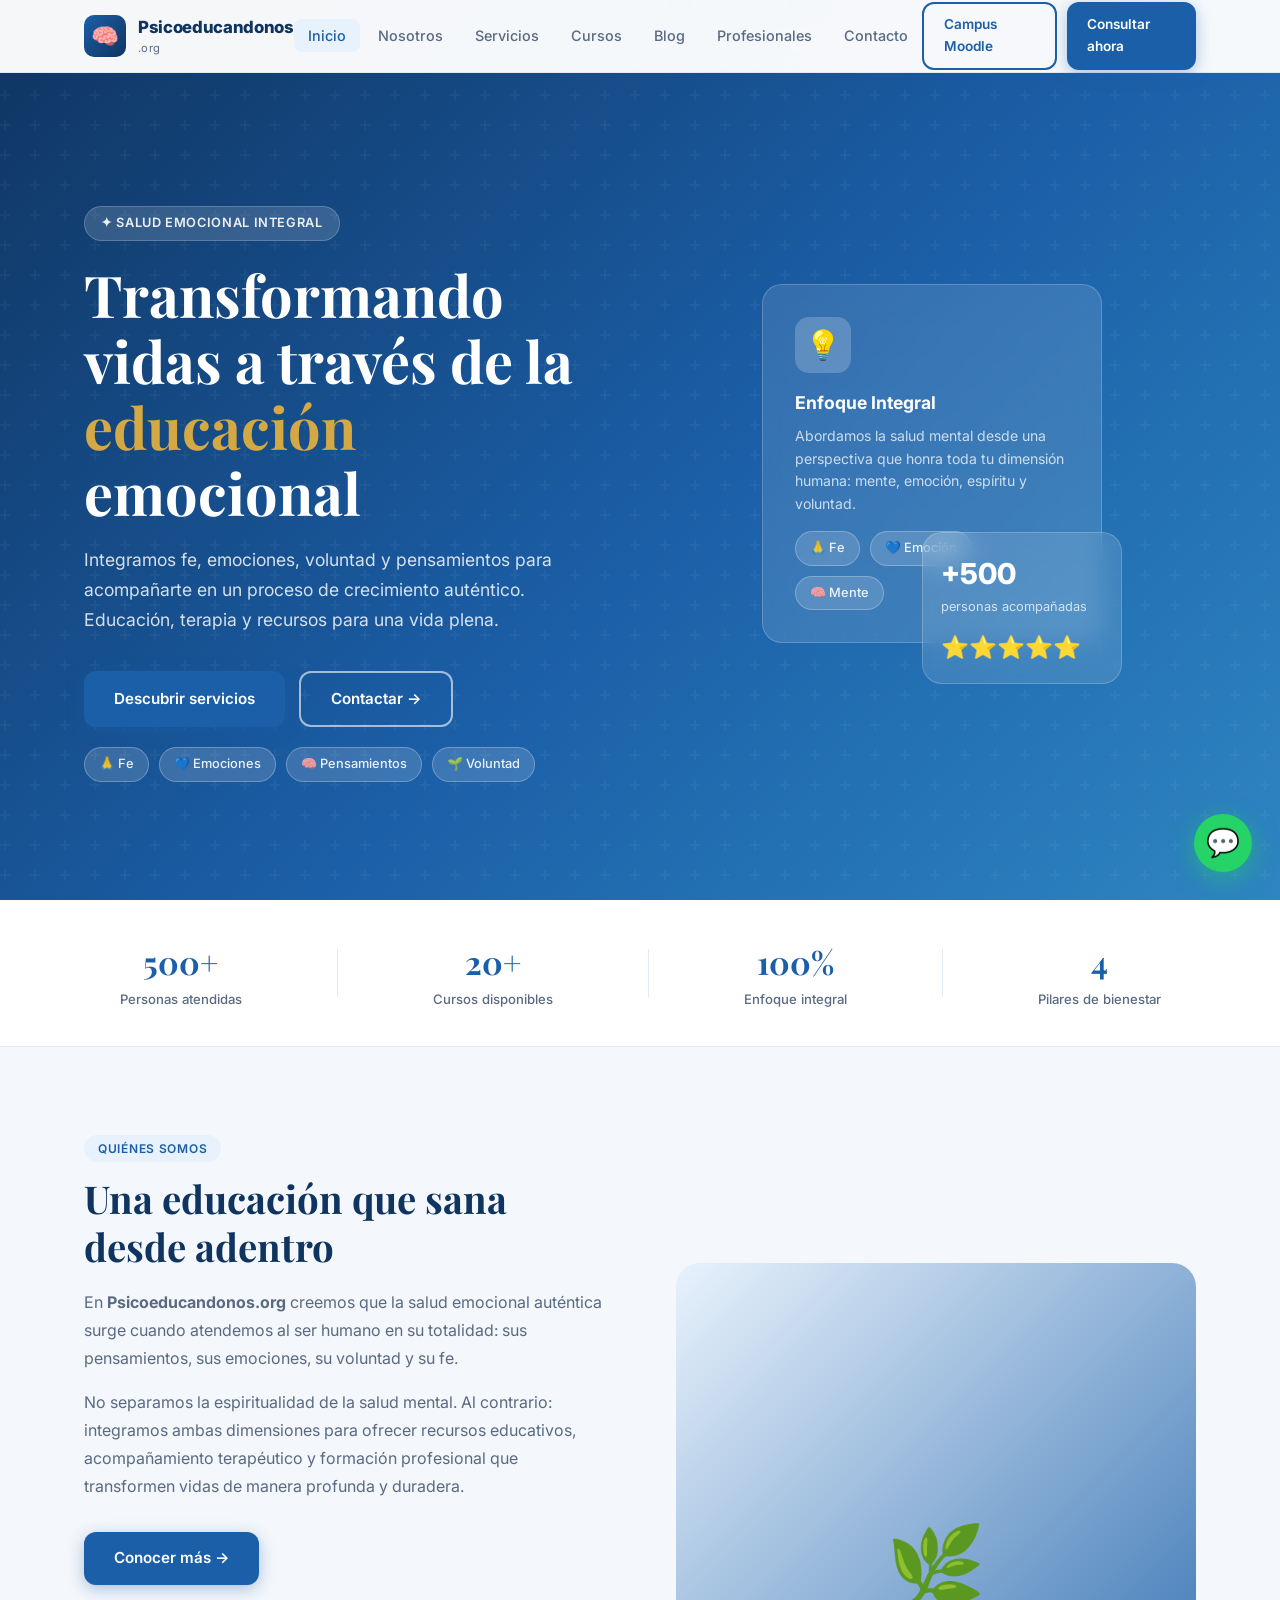
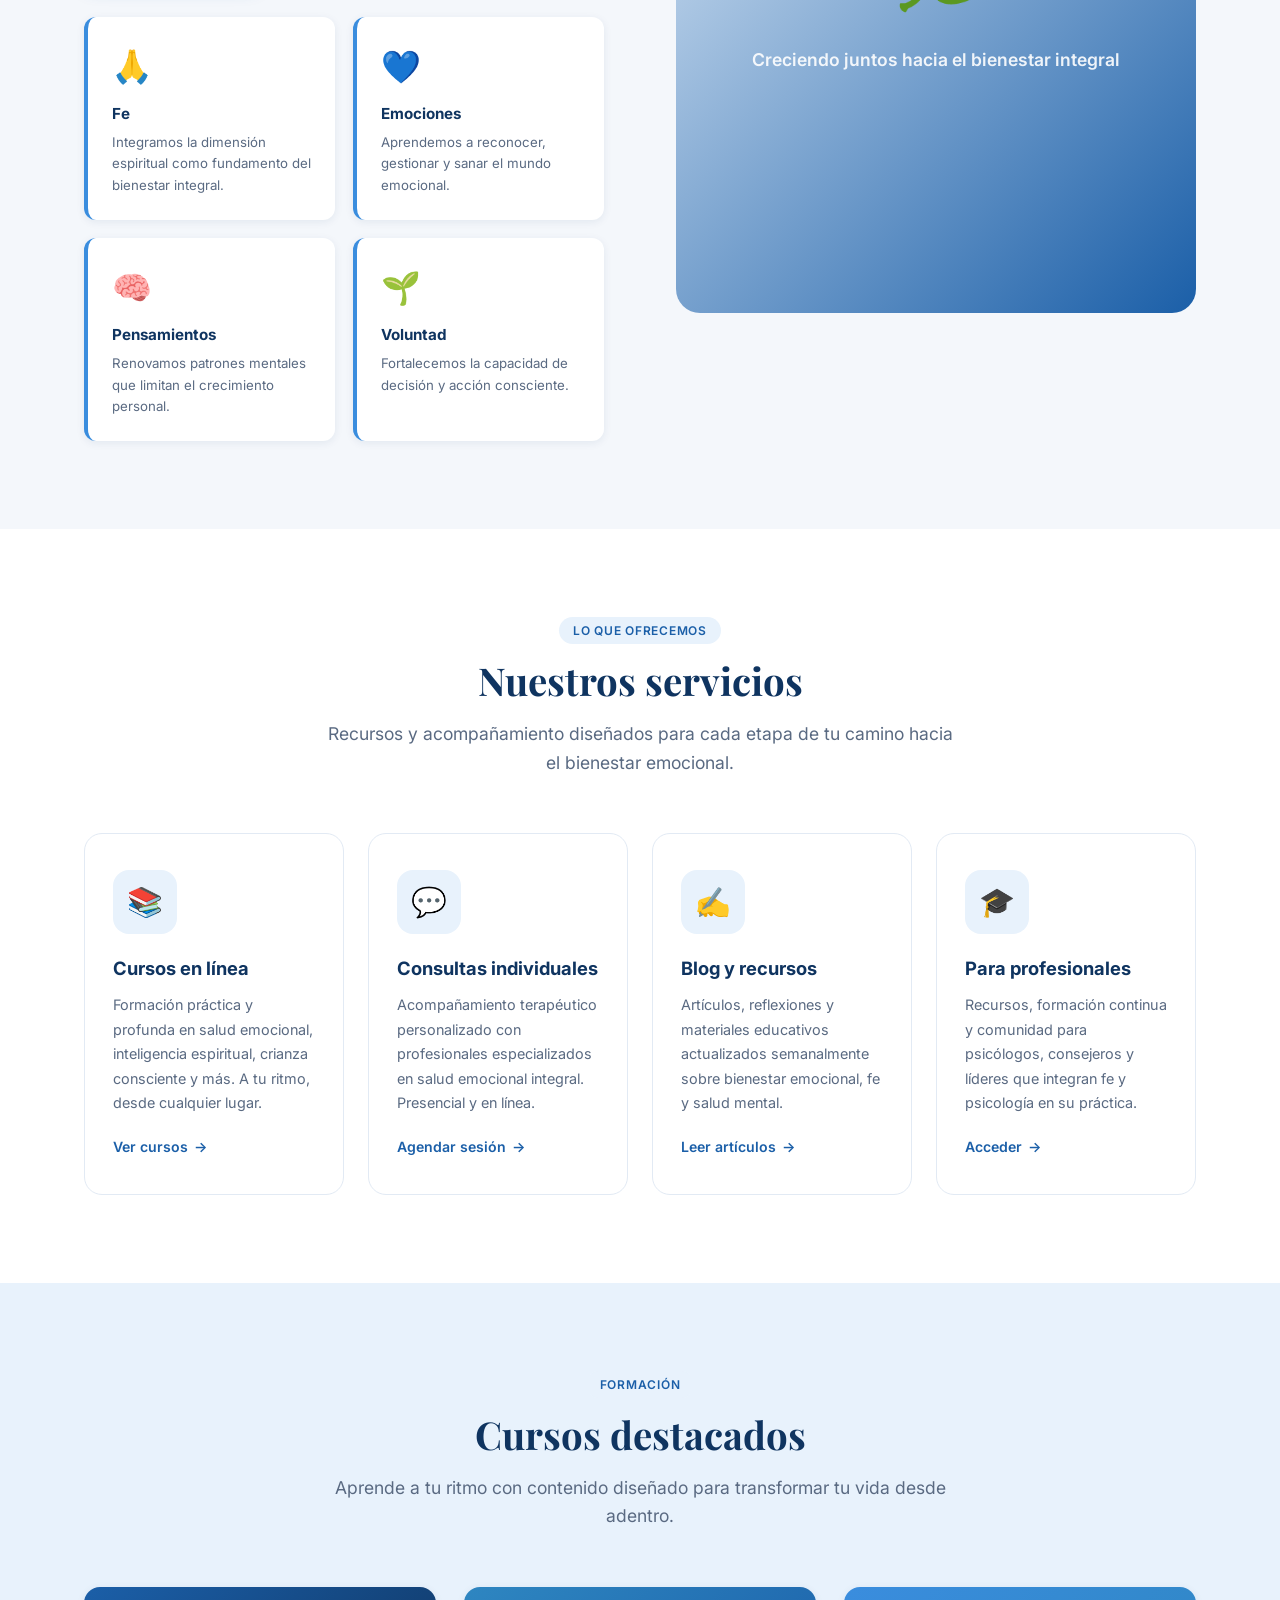
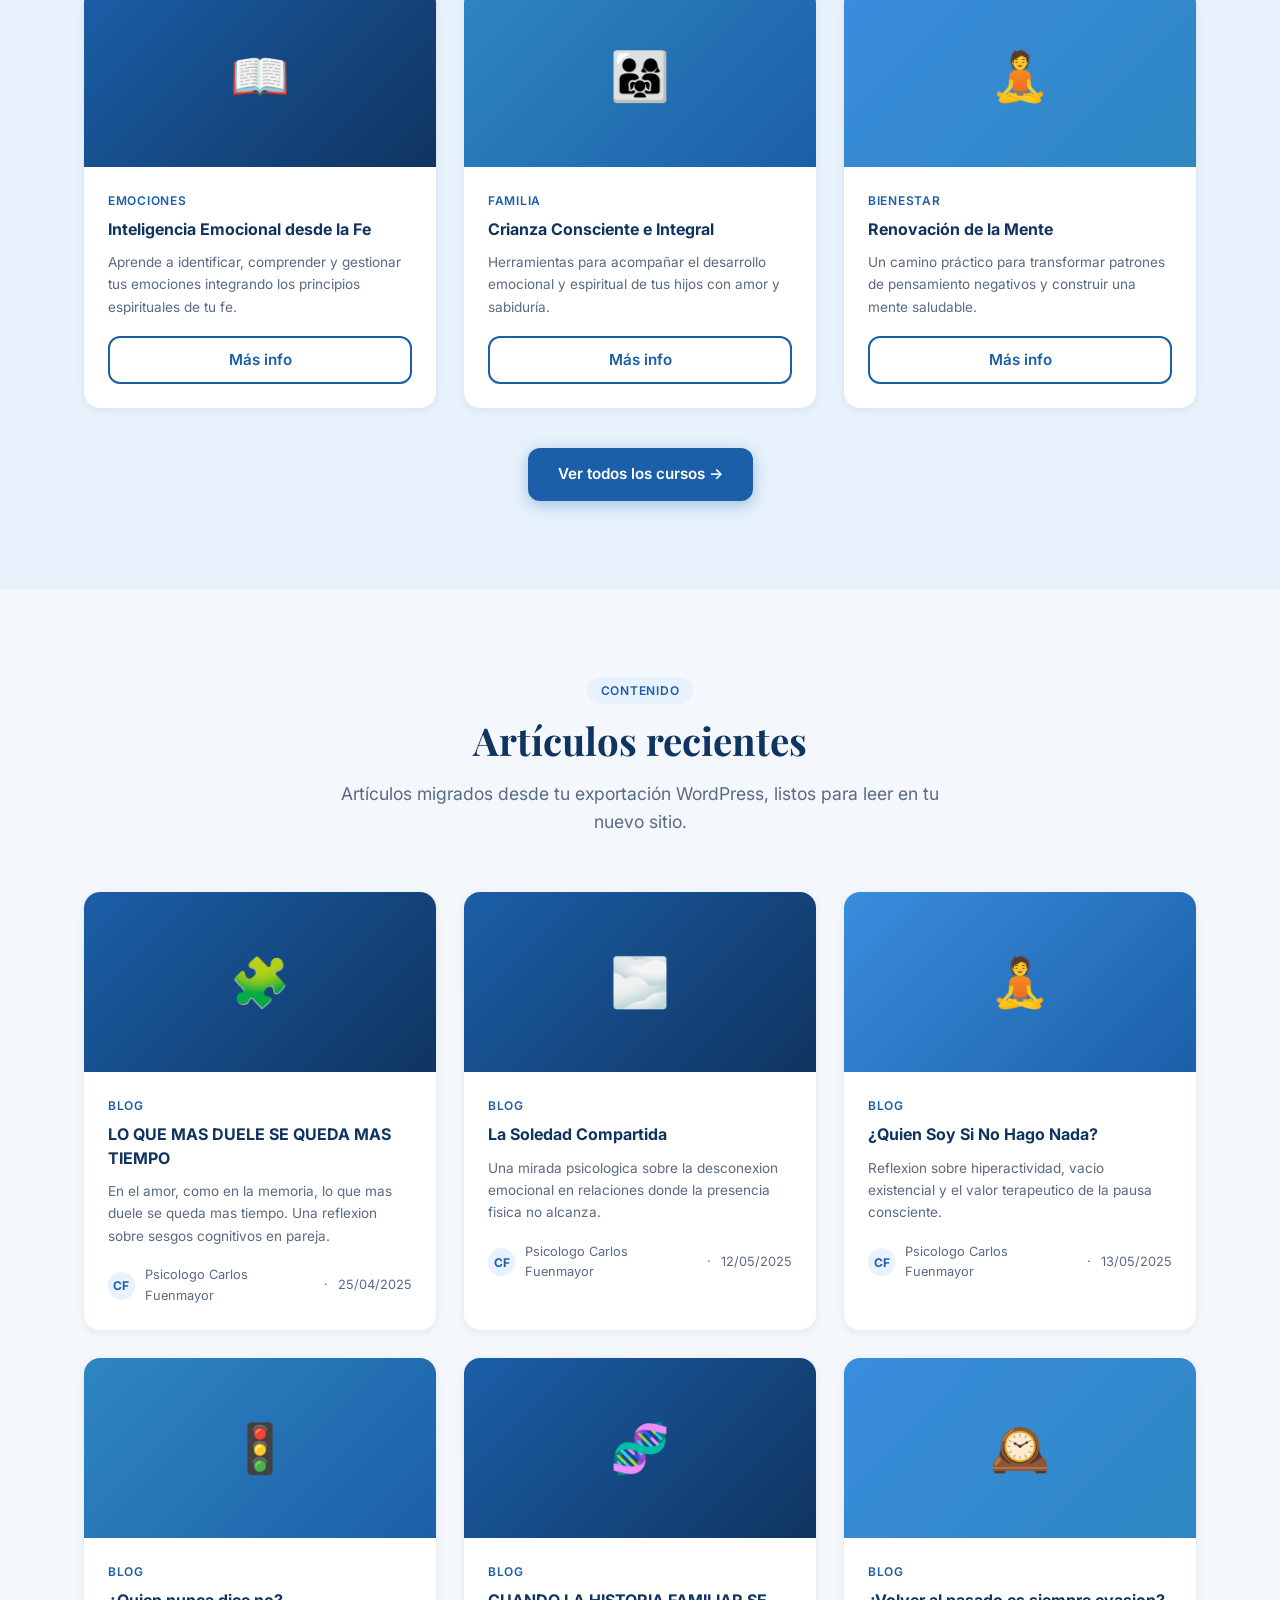
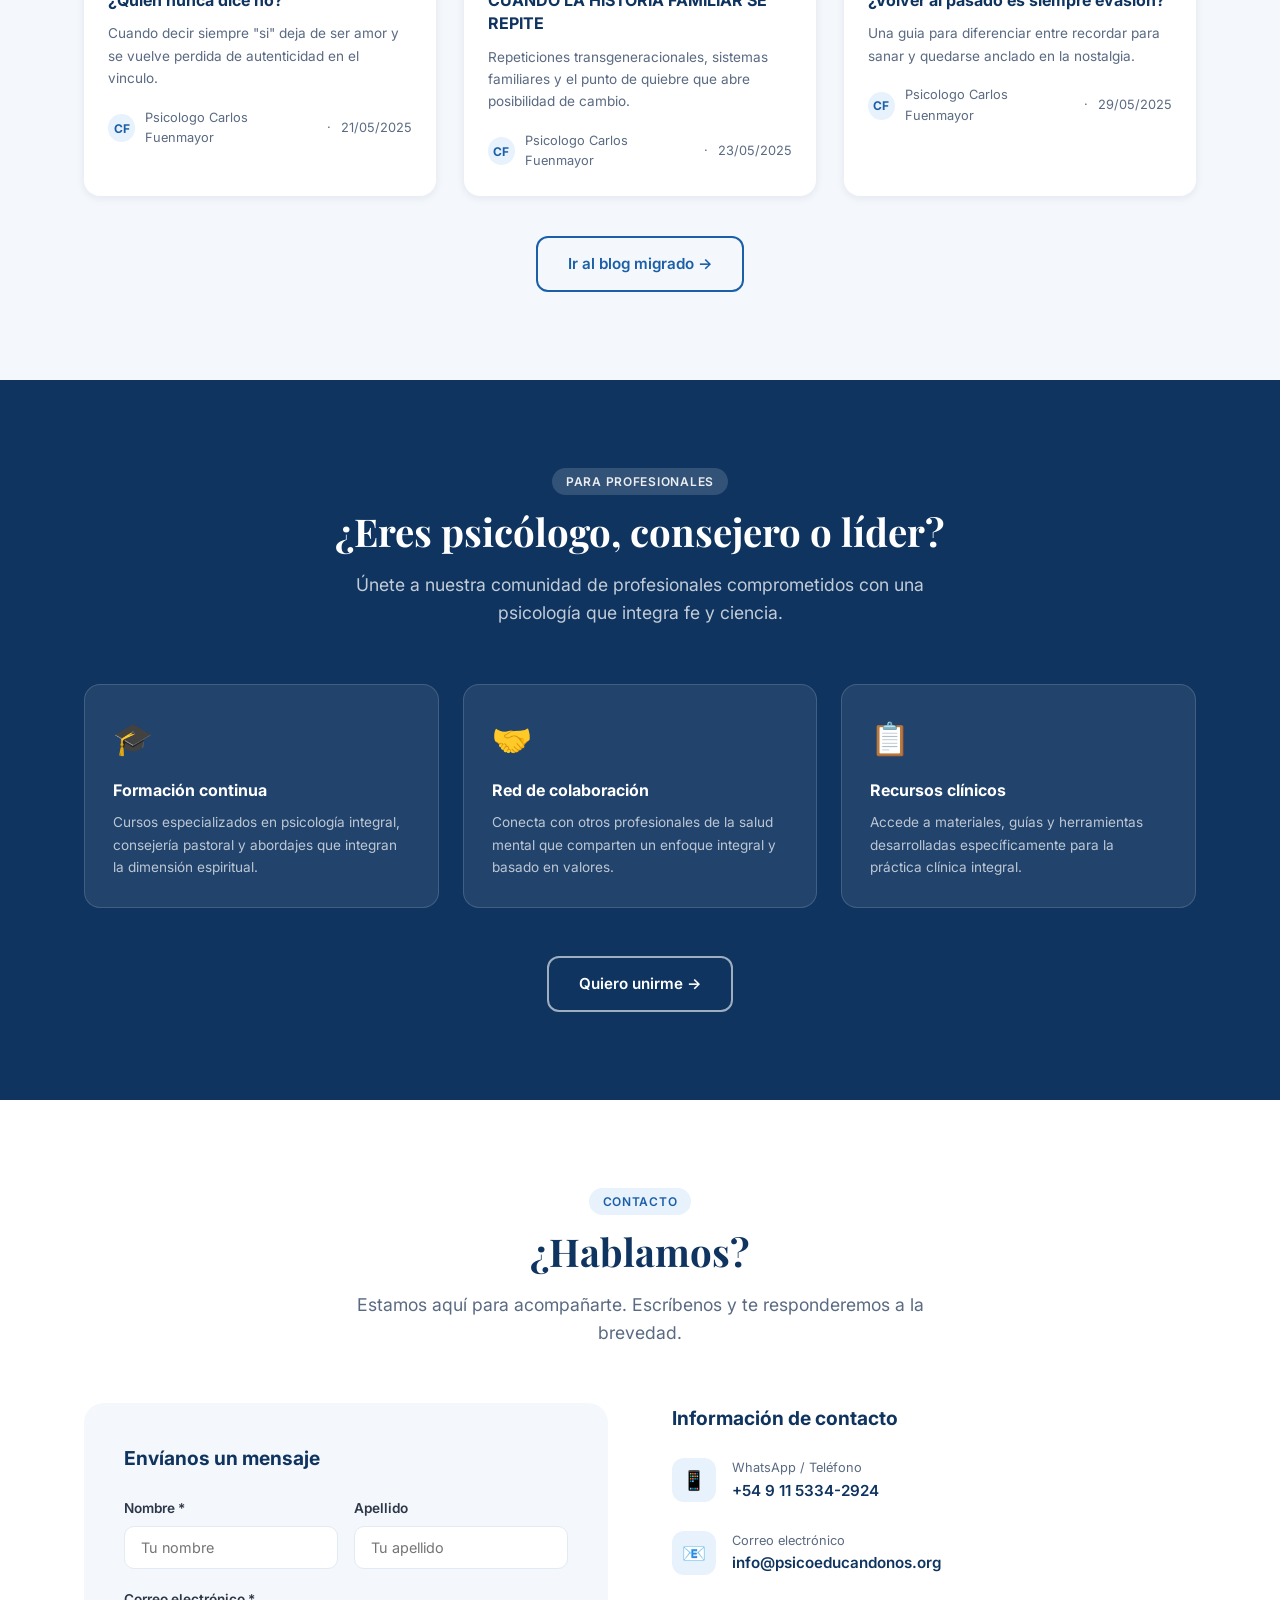
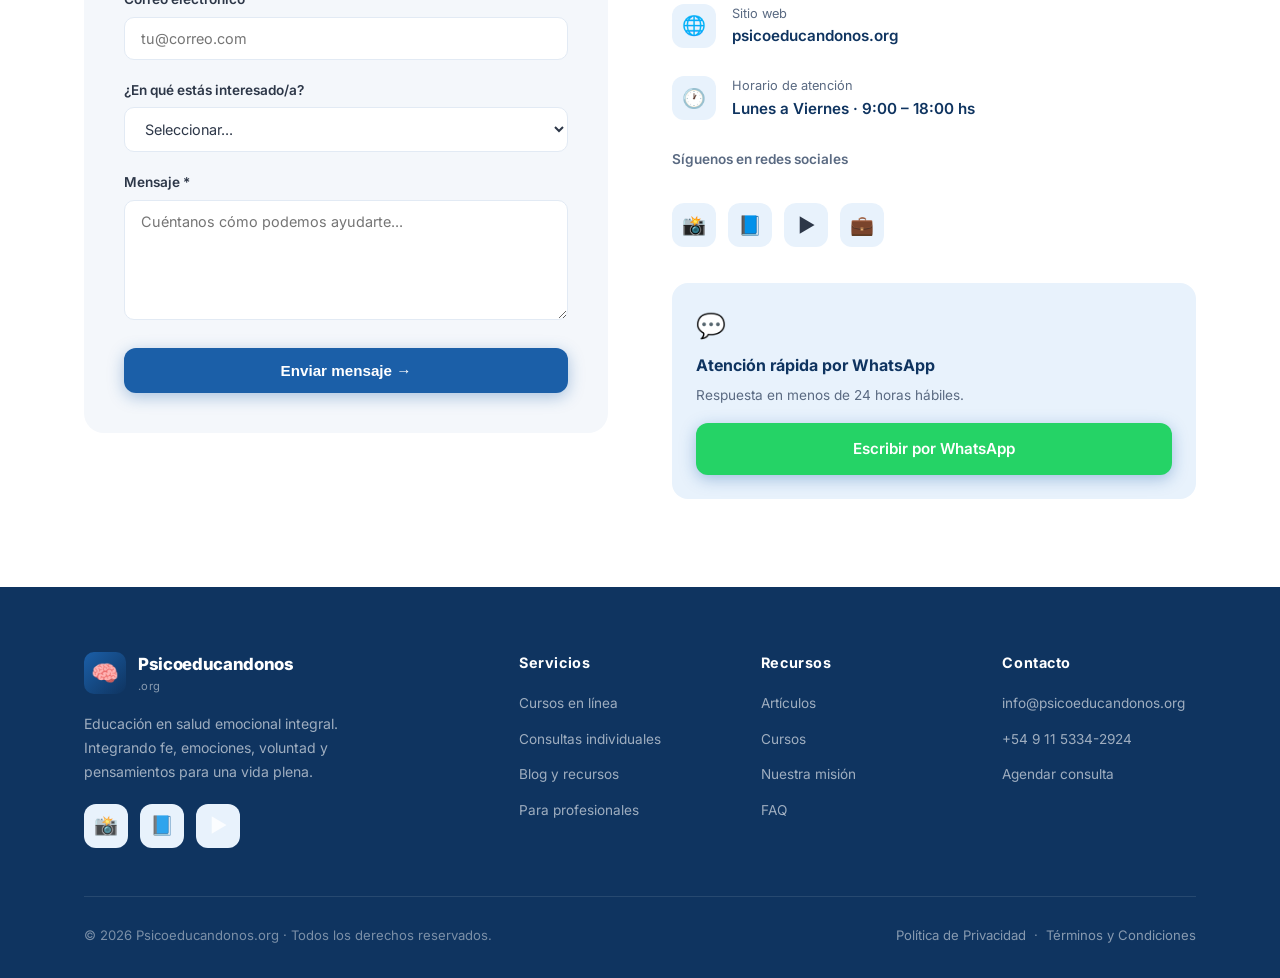
==== index.html @ a43e1e05 "Initial project commit" ====
<!DOCTYPE html>
<html lang="es">
<head>
  <meta charset="UTF-8" />
  <meta name="viewport" content="width=device-width, initial-scale=1.0" />
  <title>Psicoeducandonos.org – Salud Emocional Integral</title>
  <meta name="description" content="Psicoeducandonos.org – Educación en salud emocional integral integrando fe, emociones, voluntad y pensamientos. Cursos, consultas individuales, blog y recursos para profesionales." />
  <link rel="preconnect" href="https://fonts.googleapis.com" />
  <link rel="preconnect" href="https://fonts.gstatic.com" crossorigin />
  <link href="https://fonts.googleapis.com/css2?family=Inter:wght@300;400;500;600;700;800&family=Playfair+Display:wght@600;700&display=swap" rel="stylesheet" />
  <style>
    /* ─── Reset & Base ─── */
    *, *::before, *::after { box-sizing: border-box; margin: 0; padding: 0; }
    :root {
      --blue-dark:   #0F3460;
      --blue-mid:    #1B5FA8;
      --blue-light:  #3A8DDE;
      --blue-pale:   #E8F2FC;
      --white:       #FFFFFF;
      --gray-100:    #F4F7FB;
      --gray-200:    #E2EAF4;
      --gray-600:    #5A6A82;
      --gray-800:    #2D3748;
      --accent:      #D4A843;
      --radius:      12px;
      --shadow-sm:   0 2px 8px rgba(15,52,96,.08);
      --shadow-md:   0 6px 24px rgba(15,52,96,.12);
      --shadow-lg:   0 16px 48px rgba(15,52,96,.16);
      --transition:  all .25s ease;
    }
    html { scroll-behavior: smooth; }
    body {
      font-family: 'Inter', sans-serif;
      color: var(--gray-800);
      background: var(--white);
      line-height: 1.6;
      font-size: 16px;
    }
    img { max-width: 100%; display: block; }
    a { text-decoration: none; color: inherit; }
    ul { list-style: none; }

    /* ─── Utilities ─── */
    .container  { max-width: 1160px; margin: 0 auto; padding: 0 24px; }
    .section    { padding: 88px 0; }
    .section-sm { padding: 56px 0; }
    .text-center { text-align: center; }
    .tag {
      display: inline-block;
      padding: 4px 14px;
      border-radius: 999px;
      font-size: .75rem;
      font-weight: 600;
      letter-spacing: .06em;
      text-transform: uppercase;
      background: var(--blue-pale);
      color: var(--blue-mid);
      margin-bottom: 12px;
    }
    .heading-xl {
      font-family: 'Playfair Display', serif;
      font-size: clamp(2rem, 4.5vw, 3.2rem);
      line-height: 1.2;
      color: var(--blue-dark);
    }
    .heading-lg {
      font-family: 'Playfair Display', serif;
      font-size: clamp(1.6rem, 3.5vw, 2.4rem);
      line-height: 1.25;
      color: var(--blue-dark);
    }
    .heading-md {
      font-size: 1.2rem;
      font-weight: 700;
      color: var(--blue-dark);
    }
    .lead {
      font-size: 1.1rem;
      color: var(--gray-600);
      max-width: 640px;
    }
    .btn {
      display: inline-flex;
      align-items: center;
      gap: 8px;
      padding: 14px 30px;
      border-radius: var(--radius);
      font-size: .95rem;
      font-weight: 600;
      cursor: pointer;
      transition: var(--transition);
      border: none;
    }
    .btn-primary {
      background: var(--blue-mid);
      color: var(--white);
      box-shadow: 0 4px 16px rgba(27,95,168,.35);
    }
    .btn-primary:hover { background: var(--blue-dark); transform: translateY(-2px); box-shadow: 0 8px 24px rgba(15,52,96,.35); }
    .btn-outline {
      background: transparent;
      color: var(--blue-mid);
      border: 2px solid var(--blue-mid);
    }
    .btn-outline:hover { background: var(--blue-pale); transform: translateY(-2px); }
    .btn-ghost {
      background: transparent;
      color: var(--white);
      border: 2px solid rgba(255,255,255,.6);
    }
    .btn-ghost:hover { background: rgba(255,255,255,.15); }
    .grid-2 { display: grid; grid-template-columns: repeat(2, 1fr); gap: 32px; }
    .grid-3 { display: grid; grid-template-columns: repeat(3, 1fr); gap: 28px; }
    .grid-4 { display: grid; grid-template-columns: repeat(4, 1fr); gap: 24px; }
    @media (max-width: 900px) {
      .grid-4 { grid-template-columns: repeat(2, 1fr); }
      .grid-3 { grid-template-columns: repeat(2, 1fr); }
    }
    @media (max-width: 600px) {
      .grid-4, .grid-3, .grid-2 { grid-template-columns: 1fr; }
      .section { padding: 56px 0; }
    }

    /* ─── Navbar ─── */
    .navbar {
      position: fixed;
      top: 0; left: 0; right: 0;
      z-index: 999;
      background: rgba(255,255,255,.96);
      backdrop-filter: blur(10px);
      border-bottom: 1px solid var(--gray-200);
      transition: var(--transition);
    }
    .navbar.scrolled { box-shadow: var(--shadow-md); }
    .navbar__inner {
      display: flex;
      align-items: center;
      justify-content: space-between;
      height: 72px;
    }
    .navbar__logo {
      display: flex;
      align-items: center;
      gap: 12px;
    }
    .logo-icon {
      width: 42px; height: 42px;
      background: linear-gradient(135deg, var(--blue-mid), var(--blue-dark));
      border-radius: 10px;
      display: flex;
      align-items: center;
      justify-content: center;
      color: white;
      font-size: 1.4rem;
    }
    .logo-text { display: flex; flex-direction: column; }
    .logo-text strong {
      font-size: 1.05rem;
      font-weight: 800;
      color: var(--blue-dark);
      letter-spacing: -.02em;
    }
    .logo-text span { font-size: .7rem; color: var(--gray-600); letter-spacing: .04em; }
    .navbar__nav {
      display: flex;
      align-items: center;
      gap: 4px;
    }
    .navbar__nav a {
      padding: 8px 14px;
      border-radius: 8px;
      font-size: .9rem;
      font-weight: 500;
      color: var(--gray-600);
      transition: var(--transition);
    }
    .navbar__nav a:hover, .navbar__nav a.active { color: var(--blue-mid); background: var(--blue-pale); }
    .navbar__cta { display: flex; gap: 10px; }
    .navbar__toggle { display: none; background: none; border: none; cursor: pointer; padding: 6px; }
    .navbar__toggle span {
      display: block; width: 24px; height: 2px;
      background: var(--blue-dark); border-radius: 2px;
      transition: var(--transition);
    }
    .navbar__toggle span + span { margin-top: 5px; }
    @media (max-width: 768px) {
      .navbar__nav, .navbar__cta { display: none; }
      .navbar__toggle { display: block; }
      .navbar.open .navbar__nav {
        display: flex; flex-direction: column; align-items: flex-start;
        position: absolute; top: 72px; left: 0; right: 0;
        background: white; padding: 16px 24px 24px;
        border-top: 1px solid var(--gray-200);
        box-shadow: var(--shadow-lg);
        gap: 4px;
      }
      .navbar.open .navbar__nav a { width: 100%; }
      .navbar.open .navbar__cta {
        display: flex; flex-direction: column;
        position: absolute; left: 0; right: 0;
        top: calc(72px + var(--nav-height, 260px));
        padding: 0 24px 24px; background: white;
      }
    }

    /* ─── Hero ─── */
    .hero {
      padding-top: 72px;
      min-height: 100vh;
      display: flex;
      align-items: center;
      background: linear-gradient(135deg, var(--blue-dark) 0%, var(--blue-mid) 55%, #2E86C1 100%);
      position: relative;
      overflow: hidden;
    }
    .hero::before {
      content: '';
      position: absolute; inset: 0;
      background: url("data:image/svg+xml,%3Csvg width='60' height='60' viewBox='0 0 60 60' xmlns='http://www.w3.org/2000/svg'%3E%3Cg fill='none' fill-rule='evenodd'%3E%3Cg fill='%23ffffff' fill-opacity='0.04'%3E%3Cpath d='M36 34v-4h-2v4h-4v2h4v4h2v-4h4v-2h-4zm0-30V0h-2v4h-4v2h4v4h2V6h4V4h-4zM6 34v-4H4v4H0v2h4v4h2v-4h4v-2H6zM6 4V0H4v4H0v2h4v4h2V6h4V4H6z'/%3E%3C/g%3E%3C/g%3E%3C/svg%3E");
    }
    .hero__inner {
      display: grid;
      grid-template-columns: 1fr 1fr;
      gap: 56px;
      align-items: center;
      padding: 96px 0 80px;
    }
    .hero__content { position: relative; z-index: 1; }
    .hero__tag {
      display: inline-flex;
      align-items: center;
      gap: 8px;
      background: rgba(255,255,255,.15);
      color: rgba(255,255,255,.9);
      padding: 6px 16px;
      border-radius: 999px;
      font-size: .8rem;
      font-weight: 600;
      letter-spacing: .05em;
      text-transform: uppercase;
      margin-bottom: 20px;
      border: 1px solid rgba(255,255,255,.2);
    }
    .hero__title {
      font-family: 'Playfair Display', serif;
      font-size: clamp(2.2rem, 5vw, 3.6rem);
      color: white;
      line-height: 1.15;
      margin-bottom: 20px;
    }
    .hero__title em { font-style: normal; color: var(--accent); }
    .hero__desc {
      font-size: 1.1rem;
      color: rgba(255,255,255,.82);
      line-height: 1.7;
      margin-bottom: 36px;
      max-width: 500px;
    }
    .hero__actions { display: flex; gap: 14px; flex-wrap: wrap; }
    .hero__visual {
      position: relative;
      z-index: 1;
      display: flex;
      justify-content: center;
    }
    .hero__card-stack { position: relative; width: 340px; height: 420px; }
    .hero__card {
      position: absolute;
      background: rgba(255,255,255,.12);
      backdrop-filter: blur(12px);
      border: 1px solid rgba(255,255,255,.2);
      border-radius: 20px;
      padding: 24px;
      color: white;
    }
    .hero__card--main {
      top: 0; left: 0; right: 0;
      padding: 32px;
    }
    .hero__card--main .card-icon {
      width: 56px; height: 56px;
      background: rgba(255,255,255,.2);
      border-radius: 14px;
      display: flex; align-items: center; justify-content: center;
      font-size: 1.8rem;
      margin-bottom: 16px;
    }
    .hero__card--main h3 { font-size: 1.1rem; font-weight: 700; margin-bottom: 8px; }
    .hero__card--main p { font-size: .88rem; color: rgba(255,255,255,.75); line-height: 1.6; }
    .hero__card--float {
      bottom: 20px; right: -20px;
      width: 200px;
      padding: 18px;
    }
    .hero__card--float .mini-stat { font-size: 1.8rem; font-weight: 800; }
    .hero__card--float .mini-label { font-size: .8rem; color: rgba(255,255,255,.75); }
    .hero__pillars {
      display: flex;
      gap: 10px;
      flex-wrap: wrap;
      margin-top: 20px;
    }
    .pillar-chip {
      background: rgba(255,255,255,.15);
      border: 1px solid rgba(255,255,255,.25);
      color: rgba(255,255,255,.9);
      padding: 6px 14px;
      border-radius: 999px;
      font-size: .8rem;
      font-weight: 500;
      display: flex; align-items: center; gap: 6px;
    }
    @media (max-width: 820px) {
      .hero__inner { grid-template-columns: 1fr; padding: 80px 0 60px; text-align: center; }
      .hero__desc, .hero__title { margin-left: auto; margin-right: auto; }
      .hero__actions { justify-content: center; }
      .hero__visual { display: none; }
      .hero__pillars { justify-content: center; }
    }

    /* ─── Stats Bar ─── */
    .stats-bar {
      background: var(--white);
      border-bottom: 1px solid var(--gray-200);
      padding: 36px 0;
    }
    .stats-bar__inner {
      display: flex;
      justify-content: space-around;
      align-items: center;
      gap: 24px;
      flex-wrap: wrap;
    }
    .stat-item { text-align: center; }
    .stat-item .number {
      font-family: 'Playfair Display', serif;
      font-size: 2rem;
      font-weight: 700;
      color: var(--blue-mid);
    }
    .stat-item .label {
      font-size: .82rem;
      color: var(--gray-600);
      font-weight: 500;
      margin-top: 2px;
    }
    .stat-divider { width: 1px; height: 48px; background: var(--gray-200); }
    @media (max-width: 600px) { .stat-divider { display: none; } }

    /* ─── About / Pillars ─── */
    .about { background: var(--gray-100); }
    .about__inner {
      display: grid;
      grid-template-columns: 1fr 1fr;
      gap: 72px;
      align-items: center;
    }
    .about__pillars {
      display: grid;
      grid-template-columns: 1fr 1fr;
      gap: 18px;
      margin-top: 32px;
    }
    .pillar-card {
      background: var(--white);
      border-radius: var(--radius);
      padding: 24px;
      box-shadow: var(--shadow-sm);
      transition: var(--transition);
      border-left: 4px solid var(--blue-light);
    }
    .pillar-card:hover { transform: translateY(-4px); box-shadow: var(--shadow-md); }
    .pillar-card .icon { font-size: 2rem; margin-bottom: 10px; }
    .pillar-card h4 { font-weight: 700; color: var(--blue-dark); margin-bottom: 6px; font-size: .95rem; }
    .pillar-card p { font-size: .83rem; color: var(--gray-600); line-height: 1.6; }
    .about__img-wrap {
      position: relative;
      border-radius: 24px;
      overflow: hidden;
      background: linear-gradient(135deg, var(--blue-pale), var(--blue-mid));
      aspect-ratio: 4/5;
      display: flex; align-items: center; justify-content: center;
    }
    .about__img-placeholder {
      text-align: center;
      color: white;
      padding: 32px;
    }
    .about__img-placeholder .big-icon { font-size: 5rem; margin-bottom: 16px; }
    .about__img-placeholder p { font-size: 1.1rem; font-weight: 600; opacity: .9; }
    @media (max-width: 820px) {
      .about__inner { grid-template-columns: 1fr; gap: 40px; }
      .about__img-wrap { aspect-ratio: 16/7; }
    }

    /* ─── Services ─── */
    .services { background: var(--white); }
    .section-header { margin-bottom: 56px; }
    .service-card {
      background: var(--white);
      border: 1px solid var(--gray-200);
      border-radius: 18px;
      padding: 36px 28px;
      transition: var(--transition);
      position: relative;
      overflow: hidden;
    }
    .service-card::before {
      content: '';
      position: absolute;
      top: 0; left: 0; right: 0;
      height: 4px;
      background: linear-gradient(90deg, var(--blue-mid), var(--blue-light));
      transform: scaleX(0);
      transition: var(--transition);
      transform-origin: left;
    }
    .service-card:hover { transform: translateY(-6px); box-shadow: var(--shadow-lg); border-color: var(--blue-pale); }
    .service-card:hover::before { transform: scaleX(1); }
    .service-icon {
      width: 64px; height: 64px;
      background: var(--blue-pale);
      border-radius: 16px;
      display: flex; align-items: center; justify-content: center;
      font-size: 1.8rem;
      margin-bottom: 20px;
      transition: var(--transition);
    }
    .service-card:hover .service-icon { background: var(--blue-mid); }
    .service-card h3 { font-size: 1.15rem; font-weight: 700; color: var(--blue-dark); margin-bottom: 10px; }
    .service-card p { font-size: .9rem; color: var(--gray-600); line-height: 1.7; margin-bottom: 20px; }
    .service-card .link {
      font-size: .88rem;
      font-weight: 600;
      color: var(--blue-mid);
      display: flex; align-items: center; gap: 6px;
      transition: var(--transition);
    }
    .service-card:hover .link { gap: 10px; }

    /* ─── Blog Preview ─── */
    .blog { background: var(--gray-100); }
    .blog-card {
      background: var(--white);
      border-radius: 16px;
      overflow: hidden;
      box-shadow: var(--shadow-sm);
      transition: var(--transition);
    }
    .blog-card:hover { transform: translateY(-4px); box-shadow: var(--shadow-md); }
    .blog-card__img {
      height: 180px;
      background: linear-gradient(135deg, var(--blue-mid), var(--blue-dark));
      display: flex; align-items: center; justify-content: center;
      font-size: 3rem;
    }
    .blog-card__body { padding: 24px; }
    .blog-card__category {
      font-size: .75rem;
      font-weight: 600;
      color: var(--blue-mid);
      text-transform: uppercase;
      letter-spacing: .06em;
      margin-bottom: 8px;
    }
    .blog-card__title {
      font-size: 1rem;
      font-weight: 700;
      color: var(--blue-dark);
      margin-bottom: 10px;
      line-height: 1.45;
    }
    .blog-card__excerpt {
      font-size: .85rem;
      color: var(--gray-600);
      line-height: 1.65;
      margin-bottom: 18px;
    }
    .blog-card__meta {
      display: flex;
      align-items: center;
      gap: 10px;
      font-size: .8rem;
      color: var(--gray-600);
    }
    .avatar-sm {
      width: 28px; height: 28px;
      border-radius: 50%;
      background: var(--blue-pale);
      display: flex; align-items: center; justify-content: center;
      font-size: .75rem;
      font-weight: 700;
      color: var(--blue-mid);
    }

    /* ─── Professionals ─── */
    .professionals { background: var(--blue-dark); }
    .professionals .heading-lg { color: white; }
    .professionals .lead { color: rgba(255,255,255,.75); }
    .pro-grid { display: grid; grid-template-columns: repeat(3, 1fr); gap: 24px; margin-top: 48px; }
    .pro-card {
      background: rgba(255,255,255,.08);
      border: 1px solid rgba(255,255,255,.15);
      border-radius: 16px;
      padding: 28px;
      transition: var(--transition);
    }
    .pro-card:hover { background: rgba(255,255,255,.14); transform: translateY(-4px); }
    .pro-card .icon { font-size: 2rem; margin-bottom: 14px; }
    .pro-card h4 { font-size: 1rem; font-weight: 700; color: white; margin-bottom: 8px; }
    .pro-card p { font-size: .85rem; color: rgba(255,255,255,.7); line-height: 1.65; }
    @media (max-width: 700px) { .pro-grid { grid-template-columns: 1fr; } }

    /* ─── Contact ─── */
    .contact { background: var(--white); }
    .contact__inner {
      display: grid;
      grid-template-columns: 1fr 1fr;
      gap: 64px;
      align-items: start;
    }
    .contact-form {
      background: var(--gray-100);
      border-radius: 20px;
      padding: 40px;
    }
    .form-group { margin-bottom: 20px; }
    .form-group label {
      display: block;
      font-size: .85rem;
      font-weight: 600;
      color: var(--gray-800);
      margin-bottom: 6px;
    }
    .form-group input,
    .form-group select,
    .form-group textarea {
      width: 100%;
      padding: 12px 16px;
      border: 1.5px solid var(--gray-200);
      border-radius: 10px;
      font-size: .9rem;
      font-family: inherit;
      color: var(--gray-800);
      background: white;
      transition: var(--transition);
      outline: none;
    }
    .form-group input:focus,
    .form-group select:focus,
    .form-group textarea:focus { border-color: var(--blue-mid); box-shadow: 0 0 0 3px var(--blue-pale); }
    .form-group textarea { resize: vertical; min-height: 120px; }
    .contact-info h3 { margin-bottom: 24px; }
    .contact-item {
      display: flex;
      gap: 16px;
      align-items: flex-start;
      margin-bottom: 28px;
    }
    .contact-item .ci-icon {
      width: 44px; height: 44px;
      background: var(--blue-pale);
      border-radius: 12px;
      display: flex; align-items: center; justify-content: center;
      font-size: 1.2rem;
      flex-shrink: 0;
    }
    .contact-item .ci-label { font-size: .8rem; color: var(--gray-600); }
    .contact-item .ci-value { font-weight: 600; color: var(--blue-dark); font-size: .95rem; }
    .social-links { display: flex; gap: 12px; margin-top: 32px; }
    .social-btn {
      width: 44px; height: 44px;
      border-radius: 12px;
      background: var(--blue-pale);
      display: flex; align-items: center; justify-content: center;
      font-size: 1.2rem;
      transition: var(--transition);
    }
    .social-btn:hover { background: var(--blue-mid); transform: translateY(-3px); }
    @media (max-width: 820px) {
      .contact__inner { grid-template-columns: 1fr; gap: 40px; }
    }

    /* ─── Footer ─── */
    footer {
      background: var(--blue-dark);
      color: rgba(255,255,255,.8);
      padding: 64px 0 32px;
    }
    .footer__grid {
      display: grid;
      grid-template-columns: 2fr 1fr 1fr 1fr;
      gap: 48px;
      margin-bottom: 48px;
    }
    .footer__brand .logo-text strong { color: white; }
    .footer__brand .logo-text span { color: rgba(255,255,255,.5); }
    .footer__brand p {
      font-size: .88rem;
      color: rgba(255,255,255,.6);
      line-height: 1.7;
      margin-top: 16px;
      max-width: 280px;
    }
    .footer__col h5 {
      font-size: .9rem;
      font-weight: 700;
      color: white;
      margin-bottom: 16px;
      letter-spacing: .04em;
    }
    .footer__col ul li + li { margin-top: 10px; }
    .footer__col ul li a {
      font-size: .85rem;
      color: rgba(255,255,255,.6);
      transition: var(--transition);
    }
    .footer__col ul li a:hover { color: white; padding-left: 4px; }
    .footer__bottom {
      border-top: 1px solid rgba(255,255,255,.1);
      padding-top: 28px;
      display: flex;
      justify-content: space-between;
      align-items: center;
      gap: 16px;
      flex-wrap: wrap;
    }
    .footer__bottom p { font-size: .82rem; color: rgba(255,255,255,.45); }
    @media (max-width: 820px) {
      .footer__grid { grid-template-columns: 1fr 1fr; gap: 32px; }
    }
    @media (max-width: 500px) {
      .footer__grid { grid-template-columns: 1fr; }
    }

    /* ─── WhatsApp FAB ─── */
    .whatsapp-fab {
      position: fixed;
      bottom: 28px; right: 28px;
      width: 58px; height: 58px;
      background: #25D366;
      border-radius: 50%;
      display: flex; align-items: center; justify-content: center;
      box-shadow: 0 6px 24px rgba(37,211,102,.5);
      z-index: 888;
      transition: var(--transition);
      font-size: 1.7rem;
    }
    .whatsapp-fab:hover { transform: scale(1.1); box-shadow: 0 8px 32px rgba(37,211,102,.65); }

    /* ─── Scroll animations ─── */
    .fade-in {
      opacity: 0;
      transform: translateY(24px);
      transition: opacity .6s ease, transform .6s ease;
    }
    .fade-in.visible { opacity: 1; transform: none; }
  </style>
</head>
<body>

  <!-- ═══ NAVBAR ═══ -->
  <nav class="navbar" id="navbar">
    <div class="container">
      <div class="navbar__inner">
        <a href="#inicio" class="navbar__logo">
          <div class="logo-icon">🧠</div>
          <div class="logo-text">
            <strong>Psicoeducandonos</strong>
            <span>.org</span>
          </div>
        </a>
        <ul class="navbar__nav" id="navMenu">
          <li><a href="#inicio" class="active">Inicio</a></li>
          <li><a href="#nosotros">Nosotros</a></li>
          <li><a href="#servicios">Servicios</a></li>
          <li><a href="#cursos">Cursos</a></li>
          <li><a href="#blog">Blog</a></li>
          <li><a href="#profesionales">Profesionales</a></li>
          <li><a href="#contacto">Contacto</a></li>
        </ul>
        <div class="navbar__cta">
          <a href="https://moodle.psicoeducandonos.org/login/index.php" target="_blank" rel="noopener noreferrer" class="btn btn-outline" style="padding:10px 20px;font-size:.85rem;">Campus Moodle</a>
          <a href="#contacto" class="btn btn-primary" style="padding:10px 20px;font-size:.85rem;">Consultar ahora</a>
        </div>
        <button class="navbar__toggle" id="navToggle" aria-label="Menú">
          <span></span><span></span><span></span>
        </button>
      </div>
    </div>
  </nav>

  <!-- ═══ HERO ═══ -->
  <section class="hero" id="inicio">
    <div class="container">
      <div class="hero__inner">
        <div class="hero__content fade-in">
          <div class="hero__tag">✦ Salud Emocional Integral</div>
          <h1 class="hero__title">
            Transformando vidas a través de la <em>educación</em> emocional
          </h1>
          <p class="hero__desc">
            Integramos fe, emociones, voluntad y pensamientos para acompañarte en un proceso
            de crecimiento auténtico. Educación, terapia y recursos para una vida plena.
          </p>
          <div class="hero__actions">
            <a href="#servicios" class="btn btn-primary">Descubrir servicios</a>
            <a href="#contacto" class="btn btn-ghost">Contactar →</a>
          </div>
          <div class="hero__pillars">
            <span class="pillar-chip">🙏 Fe</span>
            <span class="pillar-chip">💙 Emociones</span>
            <span class="pillar-chip">🧠 Pensamientos</span>
            <span class="pillar-chip">🌱 Voluntad</span>
          </div>
        </div>
        <div class="hero__visual">
          <div class="hero__card-stack">
            <div class="hero__card hero__card--main">
              <div class="card-icon">💡</div>
              <h3>Enfoque Integral</h3>
              <p>Abordamos la salud mental desde una perspectiva que honra toda tu dimensión humana: mente, emoción, espíritu y voluntad.</p>
              <div class="hero__pillars" style="margin-top:16px;">
                <span class="pillar-chip">🙏 Fe</span>
                <span class="pillar-chip">💙 Emoción</span>
                <span class="pillar-chip">🧠 Mente</span>
              </div>
            </div>
            <div class="hero__card hero__card--float">
              <div class="mini-stat">+500</div>
              <div class="mini-label">personas acompañadas</div>
              <div style="margin-top:12px;font-size:1.4rem;">⭐⭐⭐⭐⭐</div>
            </div>
          </div>
        </div>
      </div>
    </div>
  </section>

  <!-- ═══ STATS BAR ═══ -->
  <div class="stats-bar">
    <div class="container">
      <div class="stats-bar__inner">
        <div class="stat-item fade-in">
          <div class="number">500+</div>
          <div class="label">Personas atendidas</div>
        </div>
        <div class="stat-divider"></div>
        <div class="stat-item fade-in">
          <div class="number">20+</div>
          <div class="label">Cursos disponibles</div>
        </div>
        <div class="stat-divider"></div>
        <div class="stat-item fade-in">
          <div class="number">100%</div>
          <div class="label">Enfoque integral</div>
        </div>
        <div class="stat-divider"></div>
        <div class="stat-item fade-in">
          <div class="number">4</div>
          <div class="label">Pilares de bienestar</div>
        </div>
      </div>
    </div>
  </div>

  <!-- ═══ NOSOTROS ═══ -->
  <section class="about section" id="nosotros">
    <div class="container">
      <div class="about__inner">
        <div class="fade-in">
          <span class="tag">Quiénes somos</span>
          <h2 class="heading-lg" style="margin-bottom:18px;">Una educación que sana desde adentro</h2>
          <p style="color:var(--gray-600);line-height:1.75;margin-bottom:16px;">
            En <strong>Psicoeducandonos.org</strong> creemos que la salud emocional auténtica surge cuando
            atendemos al ser humano en su totalidad: sus pensamientos, sus emociones, su voluntad y su fe.
          </p>
          <p style="color:var(--gray-600);line-height:1.75;margin-bottom:32px;">
            No separamos la espiritualidad de la salud mental. Al contrario: integramos ambas dimensiones
            para ofrecer recursos educativos, acompañamiento terapéutico y formación profesional que
            transformen vidas de manera profunda y duradera.
          </p>
          <a href="#contacto" class="btn btn-primary">Conocer más →</a>
          <div class="about__pillars">
            <div class="pillar-card">
              <div class="icon">🙏</div>
              <h4>Fe</h4>
              <p>Integramos la dimensión espiritual como fundamento del bienestar integral.</p>
            </div>
            <div class="pillar-card">
              <div class="icon">💙</div>
              <h4>Emociones</h4>
              <p>Aprendemos a reconocer, gestionar y sanar el mundo emocional.</p>
            </div>
            <div class="pillar-card">
              <div class="icon">🧠</div>
              <h4>Pensamientos</h4>
              <p>Renovamos patrones mentales que limitan el crecimiento personal.</p>
            </div>
            <div class="pillar-card">
              <div class="icon">🌱</div>
              <h4>Voluntad</h4>
              <p>Fortalecemos la capacidad de decisión y acción consciente.</p>
            </div>
          </div>
        </div>
        <div class="about__img-wrap fade-in">
          <div class="about__img-placeholder">
            <div class="big-icon">🌿</div>
            <p>Creciendo juntos hacia el bienestar integral</p>
          </div>
        </div>
      </div>
    </div>
  </section>

  <!-- ═══ SERVICIOS ═══ -->
  <section class="services section" id="servicios">
    <div class="container">
      <div class="section-header text-center fade-in">
        <span class="tag">Lo que ofrecemos</span>
        <h2 class="heading-lg" style="margin-bottom:16px;">Nuestros servicios</h2>
        <p class="lead" style="margin:0 auto;">Recursos y acompañamiento diseñados para cada etapa de tu camino hacia el bienestar emocional.</p>
      </div>
      <div class="grid-4">
        <div class="service-card fade-in">
          <div class="service-icon">📚</div>
          <h3>Cursos en línea</h3>
          <p>Formación práctica y profunda en salud emocional, inteligencia espiritual, crianza consciente y más. A tu ritmo, desde cualquier lugar.</p>
          <a href="#cursos" class="link">Ver cursos <span>→</span></a>
        </div>
        <div class="service-card fade-in">
          <div class="service-icon">💬</div>
          <h3>Consultas individuales</h3>
          <p>Acompañamiento terapéutico personalizado con profesionales especializados en salud emocional integral. Presencial y en línea.</p>
          <a href="#contacto" class="link">Agendar sesión <span>→</span></a>
        </div>
        <div class="service-card fade-in">
          <div class="service-icon">✍️</div>
          <h3>Blog y recursos</h3>
          <p>Artículos, reflexiones y materiales educativos actualizados semanalmente sobre bienestar emocional, fe y salud mental.</p>
          <a href="#blog" class="link">Leer artículos <span>→</span></a>
        </div>
        <div class="service-card fade-in">
          <div class="service-icon">🎓</div>
          <h3>Para profesionales</h3>
          <p>Recursos, formación continua y comunidad para psicólogos, consejeros y líderes que integran fe y psicología en su práctica.</p>
          <a href="#profesionales" class="link">Acceder <span>→</span></a>
        </div>
      </div>
    </div>
  </section>

  <!-- ═══ CURSOS ═══ -->
  <section class="section" id="cursos" style="background:var(--blue-pale);">
    <div class="container">
      <div class="section-header text-center fade-in">
        <span class="tag">Formación</span>
        <h2 class="heading-lg" style="margin-bottom:16px;">Cursos destacados</h2>
        <p class="lead" style="margin:0 auto;">Aprende a tu ritmo con contenido diseñado para transformar tu vida desde adentro.</p>
      </div>
      <div class="grid-3">
        <div class="blog-card fade-in">
          <div class="blog-card__img" style="background:linear-gradient(135deg,#1B5FA8,#0F3460);">📖</div>
          <div class="blog-card__body">
            <div class="blog-card__category">Emociones</div>
            <div class="blog-card__title">Inteligencia Emocional desde la Fe</div>
            <div class="blog-card__excerpt">Aprende a identificar, comprender y gestionar tus emociones integrando los principios espirituales de tu fe.</div>
            <a href="#contacto" class="btn btn-outline" style="width:100%;justify-content:center;padding:10px;">Más info</a>
          </div>
        </div>
        <div class="blog-card fade-in">
          <div class="blog-card__img" style="background:linear-gradient(135deg,#2E86C1,#1B5FA8);">👨‍👩‍👧</div>
          <div class="blog-card__body">
            <div class="blog-card__category">Familia</div>
            <div class="blog-card__title">Crianza Consciente e Integral</div>
            <div class="blog-card__excerpt">Herramientas para acompañar el desarrollo emocional y espiritual de tus hijos con amor y sabiduría.</div>
            <a href="#contacto" class="btn btn-outline" style="width:100%;justify-content:center;padding:10px;">Más info</a>
          </div>
        </div>
        <div class="blog-card fade-in">
          <div class="blog-card__img" style="background:linear-gradient(135deg,#3A8DDE,#2E86C1);">🧘</div>
          <div class="blog-card__body">
            <div class="blog-card__category">Bienestar</div>
            <div class="blog-card__title">Renovación de la Mente</div>
            <div class="blog-card__excerpt">Un camino práctico para transformar patrones de pensamiento negativos y construir una mente saludable.</div>
            <a href="#contacto" class="btn btn-outline" style="width:100%;justify-content:center;padding:10px;">Más info</a>
          </div>
        </div>
      </div>
      <div class="text-center" style="margin-top:40px;">
        <a href="#contacto" class="btn btn-primary">Ver todos los cursos →</a>
      </div>
    </div>
  </section>

  <!-- ═══ BLOG ═══ -->
  <section class="blog section" id="blog">
    <div class="container">
      <div class="section-header text-center fade-in">
        <span class="tag">Contenido</span>
        <h2 class="heading-lg" style="margin-bottom:16px;">Artículos recientes</h2>
        <p class="lead" style="margin:0 auto;">Artículos migrados desde tu exportación WordPress, listos para leer en tu nuevo sitio.</p>
      </div>
      <div class="grid-3">
        <div class="blog-card fade-in">
          <div class="blog-card__img">🧩</div>
          <div class="blog-card__body">
            <div class="blog-card__category">Blog</div>
            <div class="blog-card__title"><a href="articulos/lo-que-mas-duele-se-queda-mas-tiempo.html">LO QUE MAS DUELE SE QUEDA MAS TIEMPO</a></div>
            <div class="blog-card__excerpt">En el amor, como en la memoria, lo que mas duele se queda mas tiempo. Una reflexion sobre sesgos cognitivos en pareja.</div>
            <div class="blog-card__meta">
              <div class="avatar-sm">CF</div>
              <span>Psicologo Carlos Fuenmayor</span>
              <span>·</span>
              <span>25/04/2025</span>
            </div>
          </div>
        </div>
        <div class="blog-card fade-in">
          <div class="blog-card__img" style="background:linear-gradient(135deg,#1B5FA8,#0F3460);">🌫️</div>
          <div class="blog-card__body">
            <div class="blog-card__category">Blog</div>
            <div class="blog-card__title"><a href="articulos/la-soledad-compartida.html">La Soledad Compartida</a></div>
            <div class="blog-card__excerpt">Una mirada psicologica sobre la desconexion emocional en relaciones donde la presencia fisica no alcanza.</div>
            <div class="blog-card__meta">
              <div class="avatar-sm">CF</div>
              <span>Psicologo Carlos Fuenmayor</span>
              <span>·</span>
              <span>12/05/2025</span>
            </div>
          </div>
        </div>
        <div class="blog-card fade-in">
          <div class="blog-card__img" style="background:linear-gradient(135deg,#3A8DDE,#1B5FA8);">🧘</div>
          <div class="blog-card__body">
            <div class="blog-card__category">Blog</div>
            <div class="blog-card__title"><a href="articulos/quien-soy-si-no-hago-nada.html">¿Quien Soy Si No Hago Nada?</a></div>
            <div class="blog-card__excerpt">Reflexion sobre hiperactividad, vacio existencial y el valor terapeutico de la pausa consciente.</div>
            <div class="blog-card__meta">
              <div class="avatar-sm">CF</div>
              <span>Psicologo Carlos Fuenmayor</span>
              <span>·</span>
              <span>13/05/2025</span>
            </div>
          </div>
        </div>
        <div class="blog-card fade-in">
          <div class="blog-card__img" style="background:linear-gradient(135deg,#2E86C1,#1B5FA8);">🚦</div>
          <div class="blog-card__body">
            <div class="blog-card__category">Blog</div>
            <div class="blog-card__title"><a href="articulos/quien-nunca-dice-no.html">¿Quien nunca dice no?</a></div>
            <div class="blog-card__excerpt">Cuando decir siempre "si" deja de ser amor y se vuelve perdida de autenticidad en el vinculo.</div>
            <div class="blog-card__meta">
              <div class="avatar-sm">CF</div>
              <span>Psicologo Carlos Fuenmayor</span>
              <span>·</span>
              <span>21/05/2025</span>
            </div>
          </div>
        </div>
        <div class="blog-card fade-in">
          <div class="blog-card__img" style="background:linear-gradient(135deg,#1B5FA8,#0F3460);">🧬</div>
          <div class="blog-card__body">
            <div class="blog-card__category">Blog</div>
            <div class="blog-card__title"><a href="articulos/cuando-la-historia-familiar-se-repite.html">CUANDO LA HISTORIA FAMILIAR SE REPITE</a></div>
            <div class="blog-card__excerpt">Repeticiones transgeneracionales, sistemas familiares y el punto de quiebre que abre posibilidad de cambio.</div>
            <div class="blog-card__meta">
              <div class="avatar-sm">CF</div>
              <span>Psicologo Carlos Fuenmayor</span>
              <span>·</span>
              <span>23/05/2025</span>
            </div>
          </div>
        </div>
        <div class="blog-card fade-in">
          <div class="blog-card__img" style="background:linear-gradient(135deg,#3A8DDE,#2E86C1);">🕰️</div>
          <div class="blog-card__body">
            <div class="blog-card__category">Blog</div>
            <div class="blog-card__title"><a href="articulos/volver-al-pasado-es-siempre-evasion.html">¿Volver al pasado es siempre evasion?</a></div>
            <div class="blog-card__excerpt">Una guia para diferenciar entre recordar para sanar y quedarse anclado en la nostalgia.</div>
            <div class="blog-card__meta">
              <div class="avatar-sm">CF</div>
              <span>Psicologo Carlos Fuenmayor</span>
              <span>·</span>
              <span>29/05/2025</span>
            </div>
          </div>
        </div>
      </div>
      <div class="text-center" style="margin-top:40px;">
        <a href="articulos/volver-al-pasado-es-siempre-evasion.html" class="btn btn-outline">Ir al blog migrado →</a>
      </div>
    </div>
  </section>

  <!-- ═══ PROFESIONALES ═══ -->
  <section class="professionals section" id="profesionales">
    <div class="container">
      <div class="section-header text-center fade-in">
        <span class="tag" style="background:rgba(255,255,255,.15);color:rgba(255,255,255,.9);">Para profesionales</span>
        <h2 class="heading-lg" style="margin-bottom:16px;color:white;">¿Eres psicólogo, consejero o líder?</h2>
        <p class="lead" style="color:rgba(255,255,255,.75);margin:0 auto;">Únete a nuestra comunidad de profesionales comprometidos con una psicología que integra fe y ciencia.</p>
      </div>
      <div class="pro-grid">
        <div class="pro-card fade-in">
          <div class="icon">🎓</div>
          <h4>Formación continua</h4>
          <p>Cursos especializados en psicología integral, consejería pastoral y abordajes que integran la dimensión espiritual.</p>
        </div>
        <div class="pro-card fade-in">
          <div class="icon">🤝</div>
          <h4>Red de colaboración</h4>
          <p>Conecta con otros profesionales de la salud mental que comparten un enfoque integral y basado en valores.</p>
        </div>
        <div class="pro-card fade-in">
          <div class="icon">📋</div>
          <h4>Recursos clínicos</h4>
          <p>Accede a materiales, guías y herramientas desarrolladas específicamente para la práctica clínica integral.</p>
        </div>
      </div>
      <div class="text-center" style="margin-top:48px;">
        <a href="#contacto" class="btn btn-ghost">Quiero unirme →</a>
      </div>
    </div>
  </section>

  <!-- ═══ CONTACTO ═══ -->
  <section class="contact section" id="contacto">
    <div class="container">
      <div class="section-header text-center fade-in">
        <span class="tag">Contacto</span>
        <h2 class="heading-lg" style="margin-bottom:16px;">¿Hablamos?</h2>
        <p class="lead" style="margin:0 auto;">Estamos aquí para acompañarte. Escríbenos y te responderemos a la brevedad.</p>
      </div>
      <div class="contact__inner">
        <div class="contact-form fade-in">
          <h3 class="heading-md" style="margin-bottom:24px;">Envíanos un mensaje</h3>
          <form onsubmit="handleForm(event)">
            <div class="grid-2" style="gap:16px;">
              <div class="form-group">
                <label for="nombre">Nombre *</label>
                <input type="text" id="nombre" name="nombre" placeholder="Tu nombre" required />
              </div>
              <div class="form-group">
                <label for="apellido">Apellido</label>
                <input type="text" id="apellido" name="apellido" placeholder="Tu apellido" />
              </div>
            </div>
            <div class="form-group">
              <label for="email">Correo electrónico *</label>
              <input type="email" id="email" name="email" placeholder="tu@correo.com" required />
            </div>
            <div class="form-group">
              <label for="interes">¿En qué estás interesado/a?</label>
              <select id="interes" name="interes">
                <option value="">Seleccionar...</option>
                <option>Consulta individual</option>
                <option>Cursos en línea</option>
                <option>Sección para profesionales</option>
                <option>Información general</option>
              </select>
            </div>
            <div class="form-group">
              <label for="mensaje">Mensaje *</label>
              <textarea id="mensaje" name="mensaje" placeholder="Cuéntanos cómo podemos ayudarte..." required></textarea>
            </div>
            <button type="submit" class="btn btn-primary" style="width:100%;justify-content:center;">
              Enviar mensaje →
            </button>
          </form>
        </div>
        <div class="contact-info fade-in">
          <h3 class="heading-md">Información de contacto</h3>
          <div class="contact-item">
            <div class="ci-icon">📱</div>
            <div>
              <div class="ci-label">WhatsApp / Teléfono</div>
              <div class="ci-value">+54 9 11 5334-2924</div>
            </div>
          </div>
          <div class="contact-item">
            <div class="ci-icon">📧</div>
            <div>
              <div class="ci-label">Correo electrónico</div>
              <div class="ci-value">info@psicoeducandonos.org</div>
            </div>
          </div>
          <div class="contact-item">
            <div class="ci-icon">🌐</div>
            <div>
              <div class="ci-label">Sitio web</div>
              <div class="ci-value">psicoeducandonos.org</div>
            </div>
          </div>
          <div class="contact-item">
            <div class="ci-icon">🕐</div>
            <div>
              <div class="ci-label">Horario de atención</div>
              <div class="ci-value">Lunes a Viernes · 9:00 – 18:00 hs</div>
            </div>
          </div>
          <div>
            <p style="font-size:.85rem;color:var(--gray-600);margin-bottom:12px;font-weight:600;">Síguenos en redes sociales</p>
            <div class="social-links">
              <a href="#" class="social-btn" aria-label="Instagram">📸</a>
              <a href="#" class="social-btn" aria-label="Facebook">📘</a>
              <a href="#" class="social-btn" aria-label="YouTube">▶️</a>
              <a href="#" class="social-btn" aria-label="LinkedIn">💼</a>
            </div>
          </div>
          <div style="margin-top:36px;background:var(--blue-pale);border-radius:16px;padding:24px;">
            <div style="font-size:1.5rem;margin-bottom:8px;">💬</div>
            <p style="font-weight:700;color:var(--blue-dark);margin-bottom:6px;">Atención rápida por WhatsApp</p>
            <p style="font-size:.85rem;color:var(--gray-600);margin-bottom:16px;">Respuesta en menos de 24 horas hábiles.</p>
            <a href="https://wa.me/5491153342924" target="_blank" rel="noopener noreferrer" class="btn btn-primary" style="background:#25D366;width:100%;justify-content:center;">
              Escribir por WhatsApp
            </a>
          </div>
        </div>
      </div>
    </div>
  </section>

  <!-- ═══ FOOTER ═══ -->
  <footer>
    <div class="container">
      <div class="footer__grid">
        <div class="footer__brand">
          <div class="navbar__logo" style="margin-bottom:12px;">
            <div class="logo-icon">🧠</div>
            <div class="logo-text">
              <strong>Psicoeducandonos</strong>
              <span>.org</span>
            </div>
          </div>
          <p>Educación en salud emocional integral. Integrando fe, emociones, voluntad y pensamientos para una vida plena.</p>
          <div class="social-links" style="margin-top:20px;">
            <a href="#" class="social-btn" aria-label="Instagram">📸</a>
            <a href="#" class="social-btn" aria-label="Facebook">📘</a>
            <a href="#" class="social-btn" aria-label="YouTube">▶️</a>
          </div>
        </div>
        <div class="footer__col">
          <h5>Servicios</h5>
          <ul>
            <li><a href="#cursos">Cursos en línea</a></li>
            <li><a href="#contacto">Consultas individuales</a></li>
            <li><a href="#blog">Blog y recursos</a></li>
            <li><a href="#profesionales">Para profesionales</a></li>
          </ul>
        </div>
        <div class="footer__col">
          <h5>Recursos</h5>
          <ul>
            <li><a href="#blog">Artículos</a></li>
            <li><a href="#cursos">Cursos</a></li>
            <li><a href="#nosotros">Nuestra misión</a></li>
            <li><a href="#contacto">FAQ</a></li>
          </ul>
        </div>
        <div class="footer__col">
          <h5>Contacto</h5>
          <ul>
            <li><a href="mailto:info@psicoeducandonos.org">info@psicoeducandonos.org</a></li>
            <li><a href="https://wa.me/5491153342924">+54 9 11 5334-2924</a></li>
            <li><a href="#contacto">Agendar consulta</a></li>
          </ul>
        </div>
      </div>
      <div class="footer__bottom">
        <p>© 2026 Psicoeducandonos.org · Todos los derechos reservados.</p>
        <p>
          <a href="#" style="color:rgba(255,255,255,.5);transition:color .2s;" onmouseover="this.style.color='white'" onmouseout="this.style.color='rgba(255,255,255,.5)'">Política de Privacidad</a>
          &nbsp;·&nbsp;
          <a href="#" style="color:rgba(255,255,255,.5);transition:color .2s;" onmouseover="this.style.color='white'" onmouseout="this.style.color='rgba(255,255,255,.5)'">Términos y Condiciones</a>
        </p>
      </div>
    </div>
  </footer>

  <!-- ═══ WhatsApp FAB ═══ -->
  <a class="whatsapp-fab" href="https://wa.me/5491153342924" target="_blank" rel="noopener noreferrer" aria-label="Contactar por WhatsApp">
    💬
  </a>

  <!-- ═══ JavaScript ═══ -->
  <script>
    // Navbar scroll effect + toggle
    const navbar = document.getElementById('navbar');
    const navToggle = document.getElementById('navToggle');
    window.addEventListener('scroll', () => {
      navbar.classList.toggle('scrolled', window.scrollY > 20);
    });
    navToggle.addEventListener('click', () => {
      navbar.classList.toggle('open');
    });
    // Close menu on link click
    document.querySelectorAll('.navbar__nav a').forEach(link => {
      link.addEventListener('click', () => navbar.classList.remove('open'));
    });

    // Active nav link on scroll
    const sections = document.querySelectorAll('section[id], div[id]');
    const navLinks = document.querySelectorAll('.navbar__nav a');
    const observer = new IntersectionObserver((entries) => {
      entries.forEach(entry => {
        if (entry.isIntersecting) {
          navLinks.forEach(link => {
            link.classList.toggle('active', link.getAttribute('href') === '#' + entry.target.id);
          });
        }
      });
    }, { threshold: 0.4 });
    sections.forEach(s => observer.observe(s));

    // Fade-in on scroll
    const fadeEls = document.querySelectorAll('.fade-in');
    const fadeObserver = new IntersectionObserver((entries) => {
      entries.forEach((entry, i) => {
        if (entry.isIntersecting) {
          setTimeout(() => entry.target.classList.add('visible'), i * 80);
          fadeObserver.unobserve(entry.target);
        }
      });
    }, { threshold: 0.12 });
    fadeEls.forEach(el => fadeObserver.observe(el));

    // Form handler (placeholder – connect to backend/email service)
    function handleForm(e) {
      e.preventDefault();
      const btn = e.target.querySelector('button[type="submit"]');
      btn.textContent = '✓ Mensaje enviado';
      btn.style.background = '#27AE60';
      btn.disabled = true;
      setTimeout(() => {
        btn.textContent = 'Enviar mensaje →';
        btn.style.background = '';
        btn.disabled = false;
        e.target.reset();
      }, 3500);
    }
  </script>
</body>
</html>
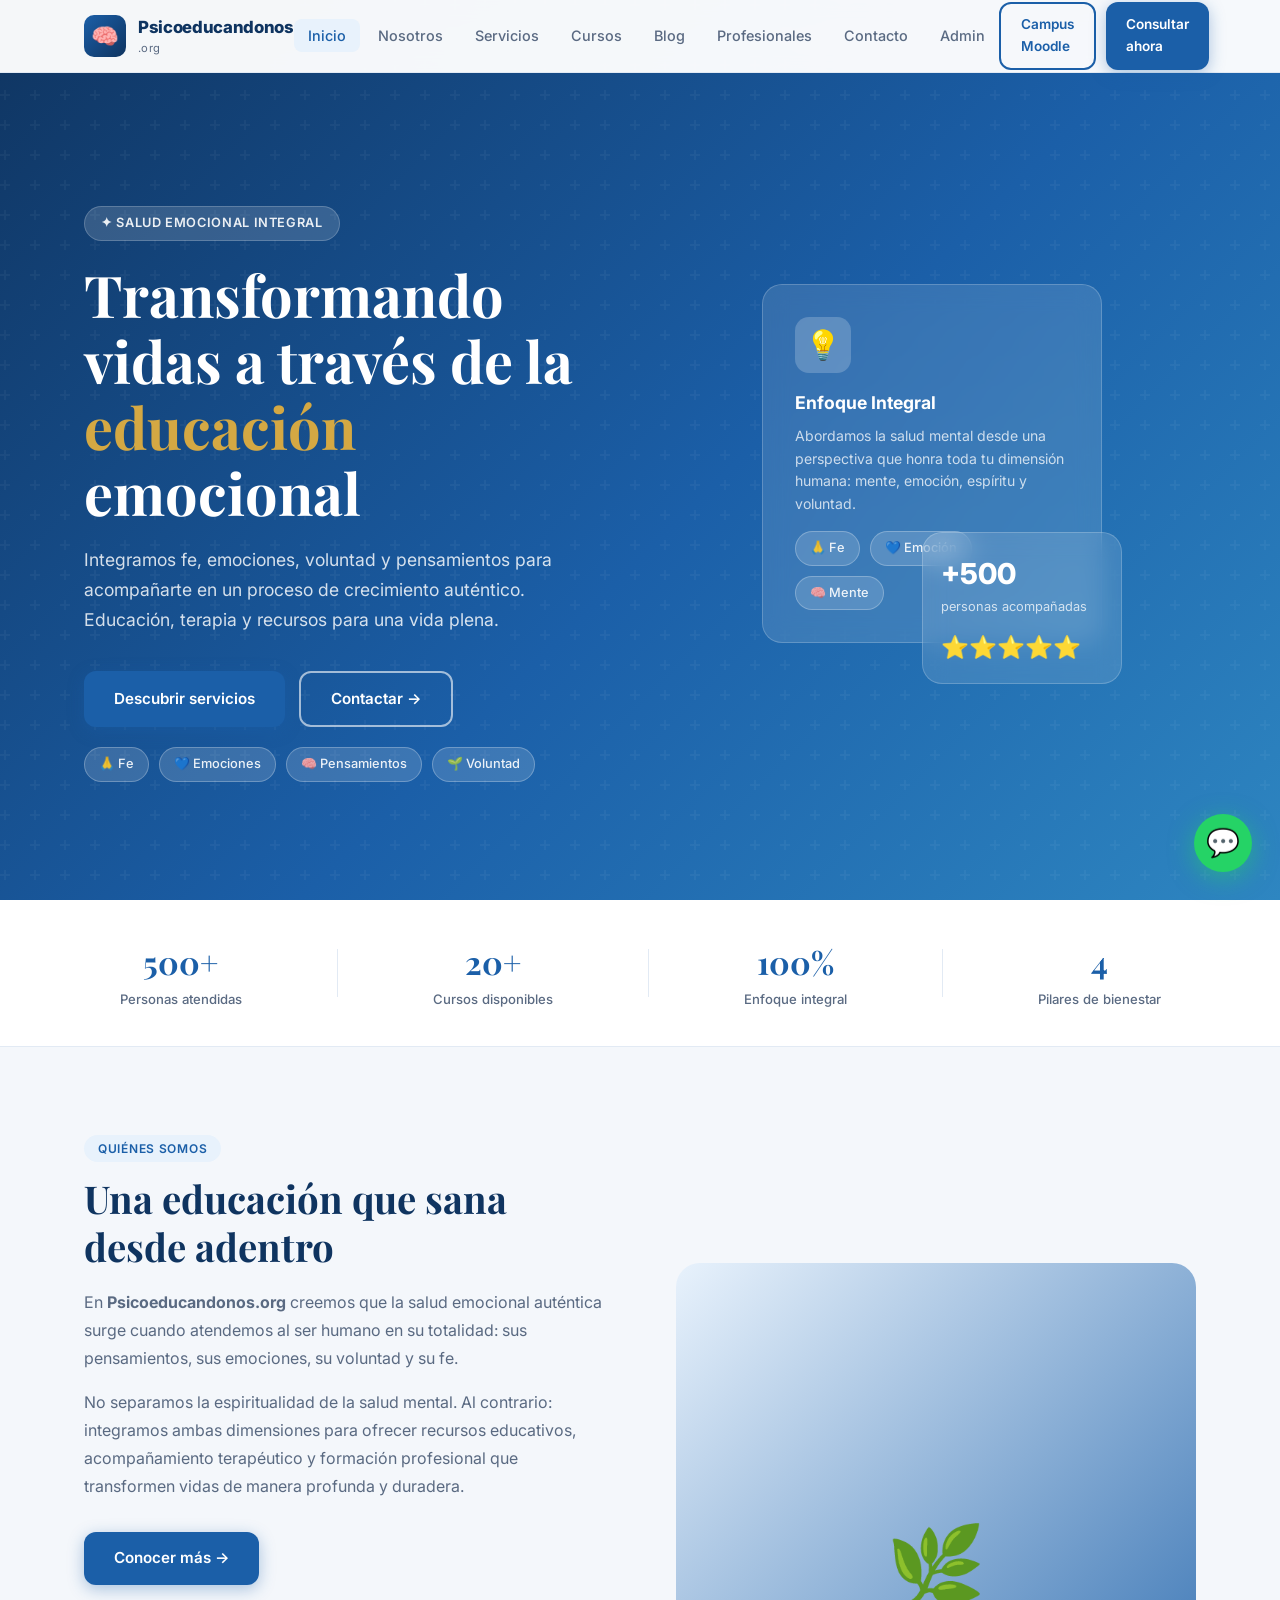
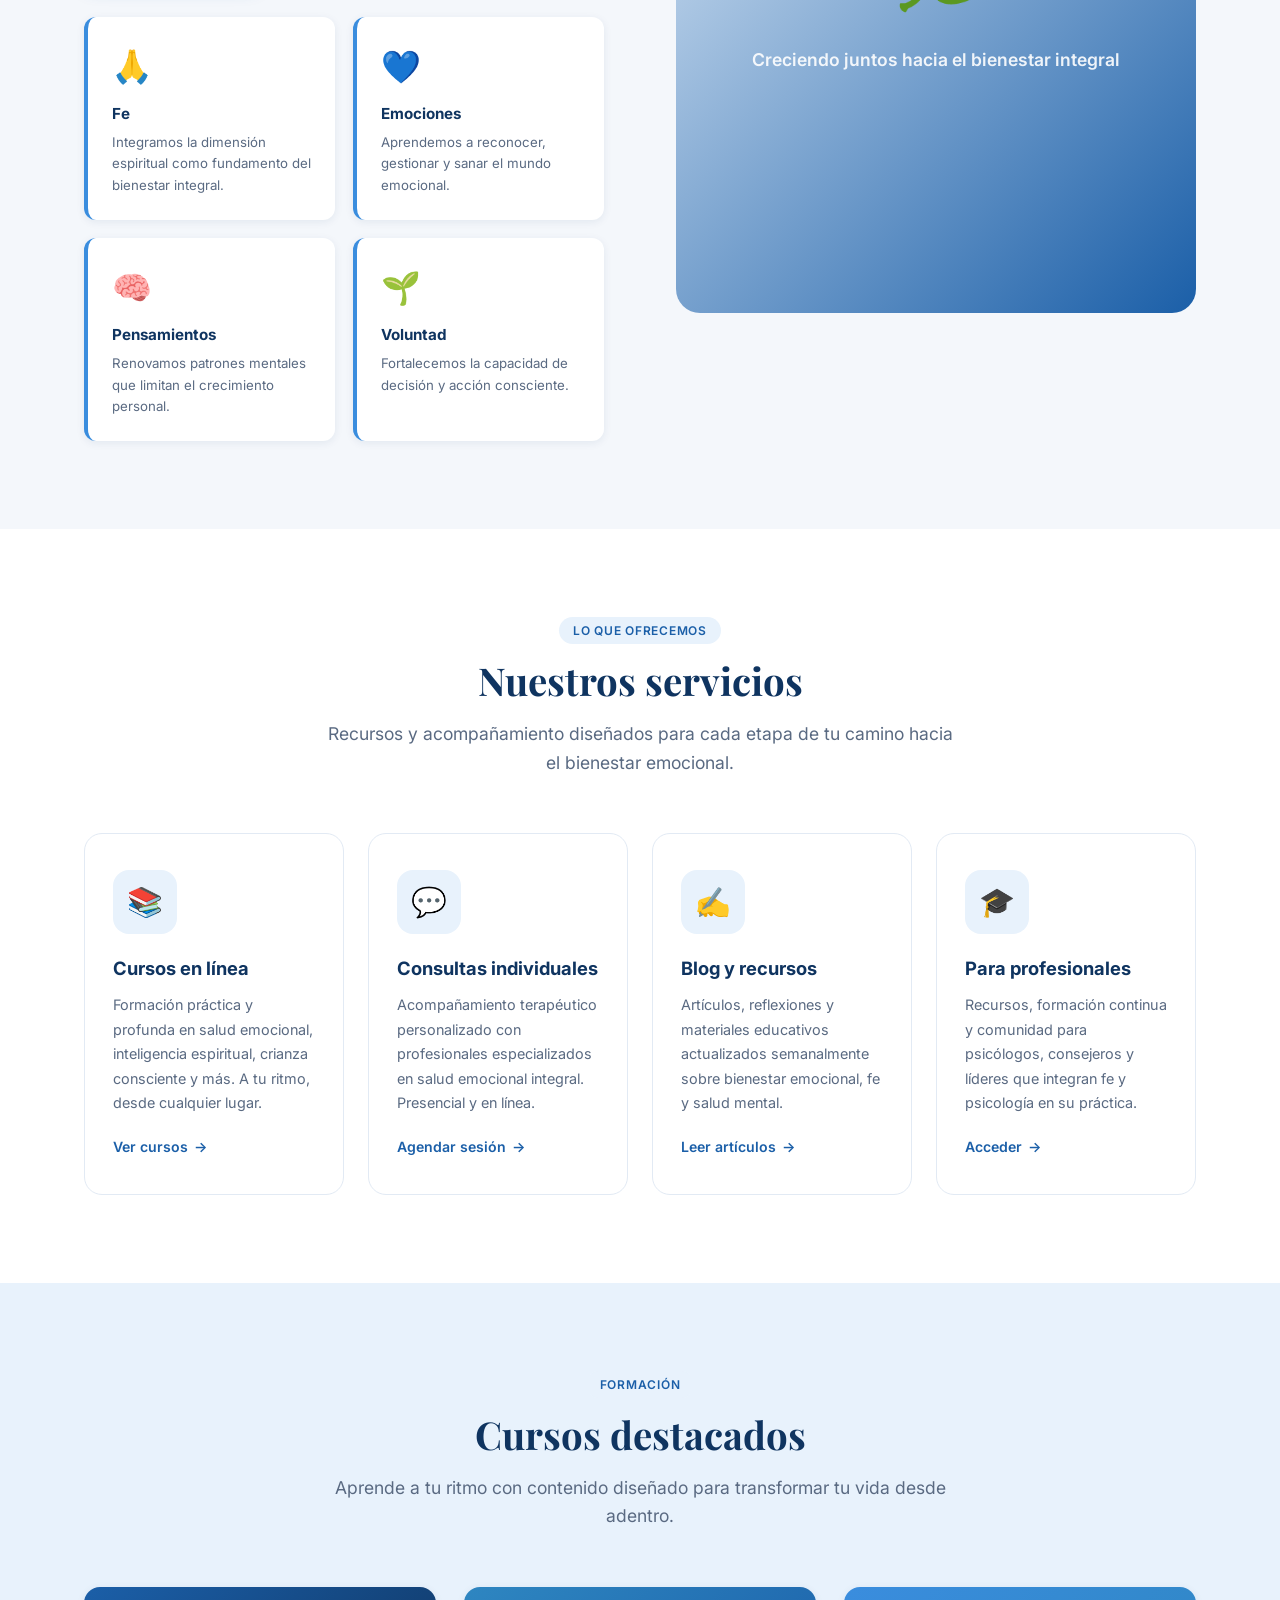
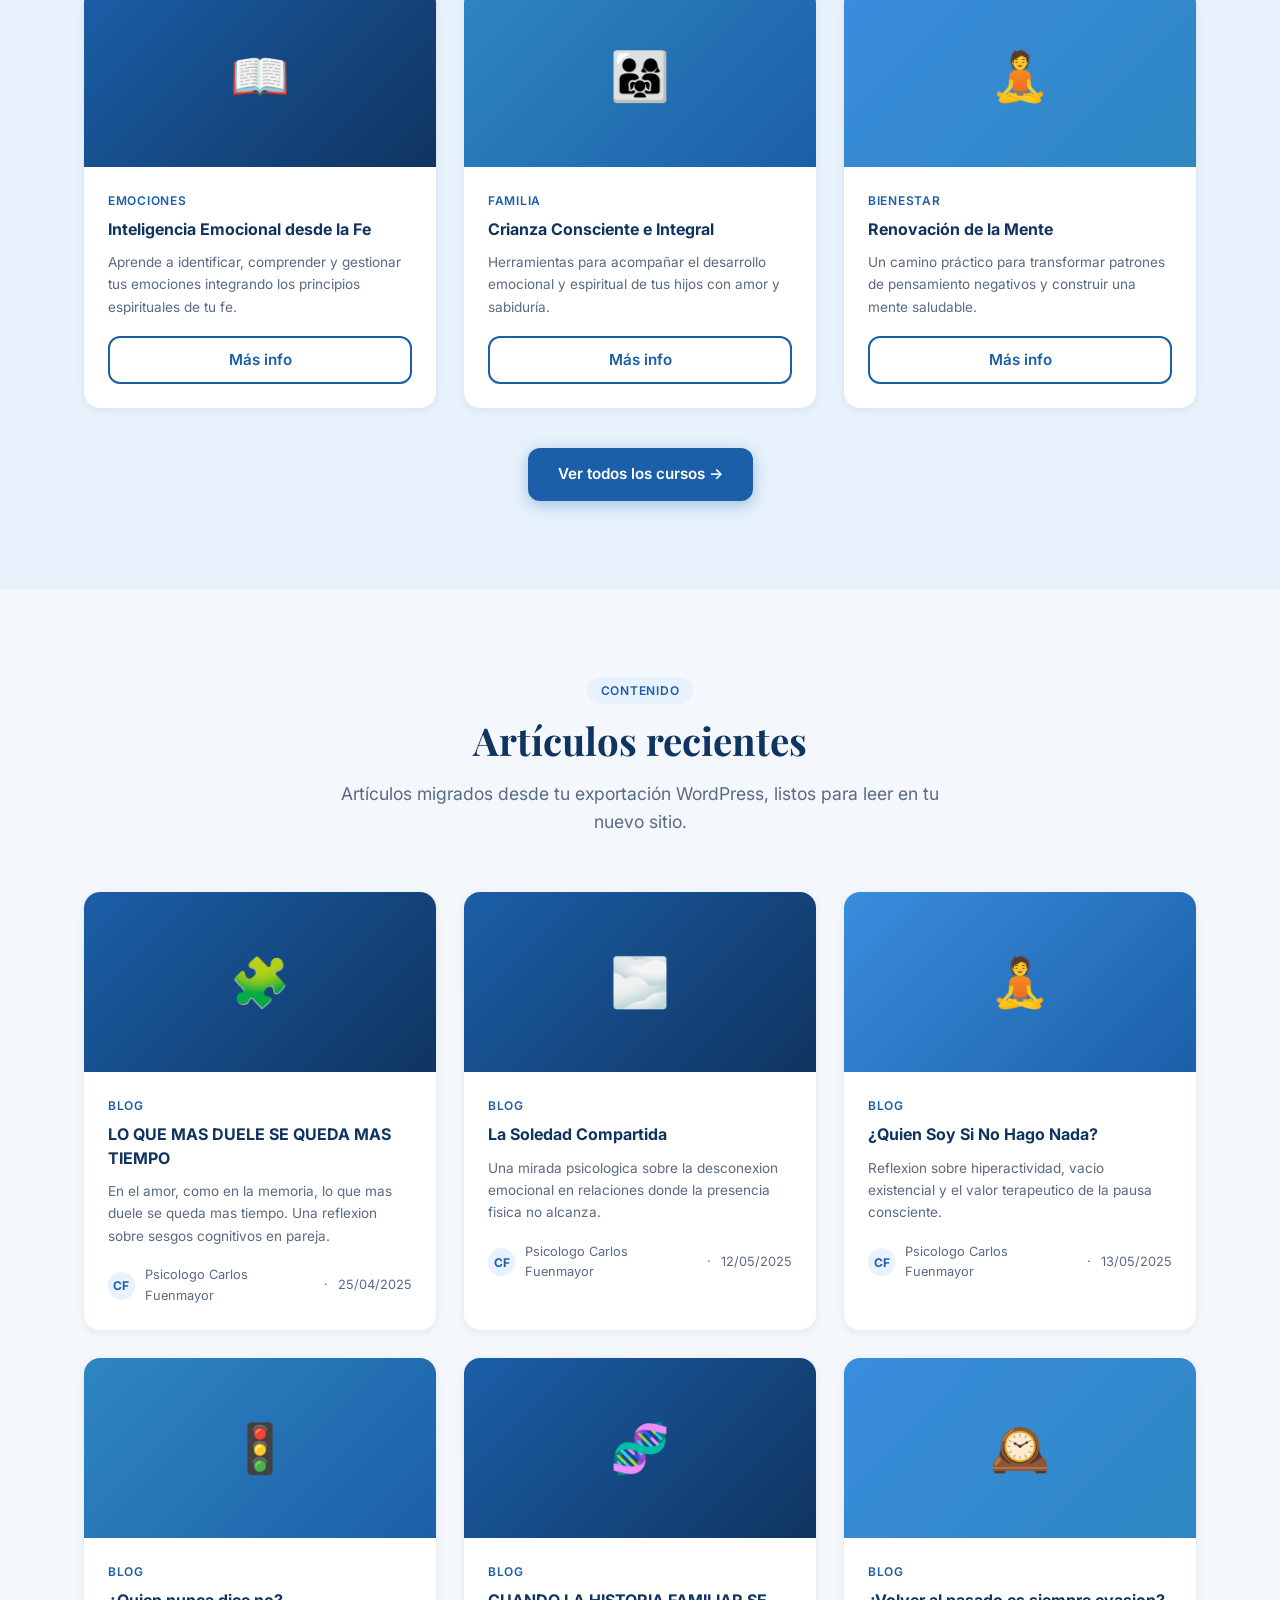
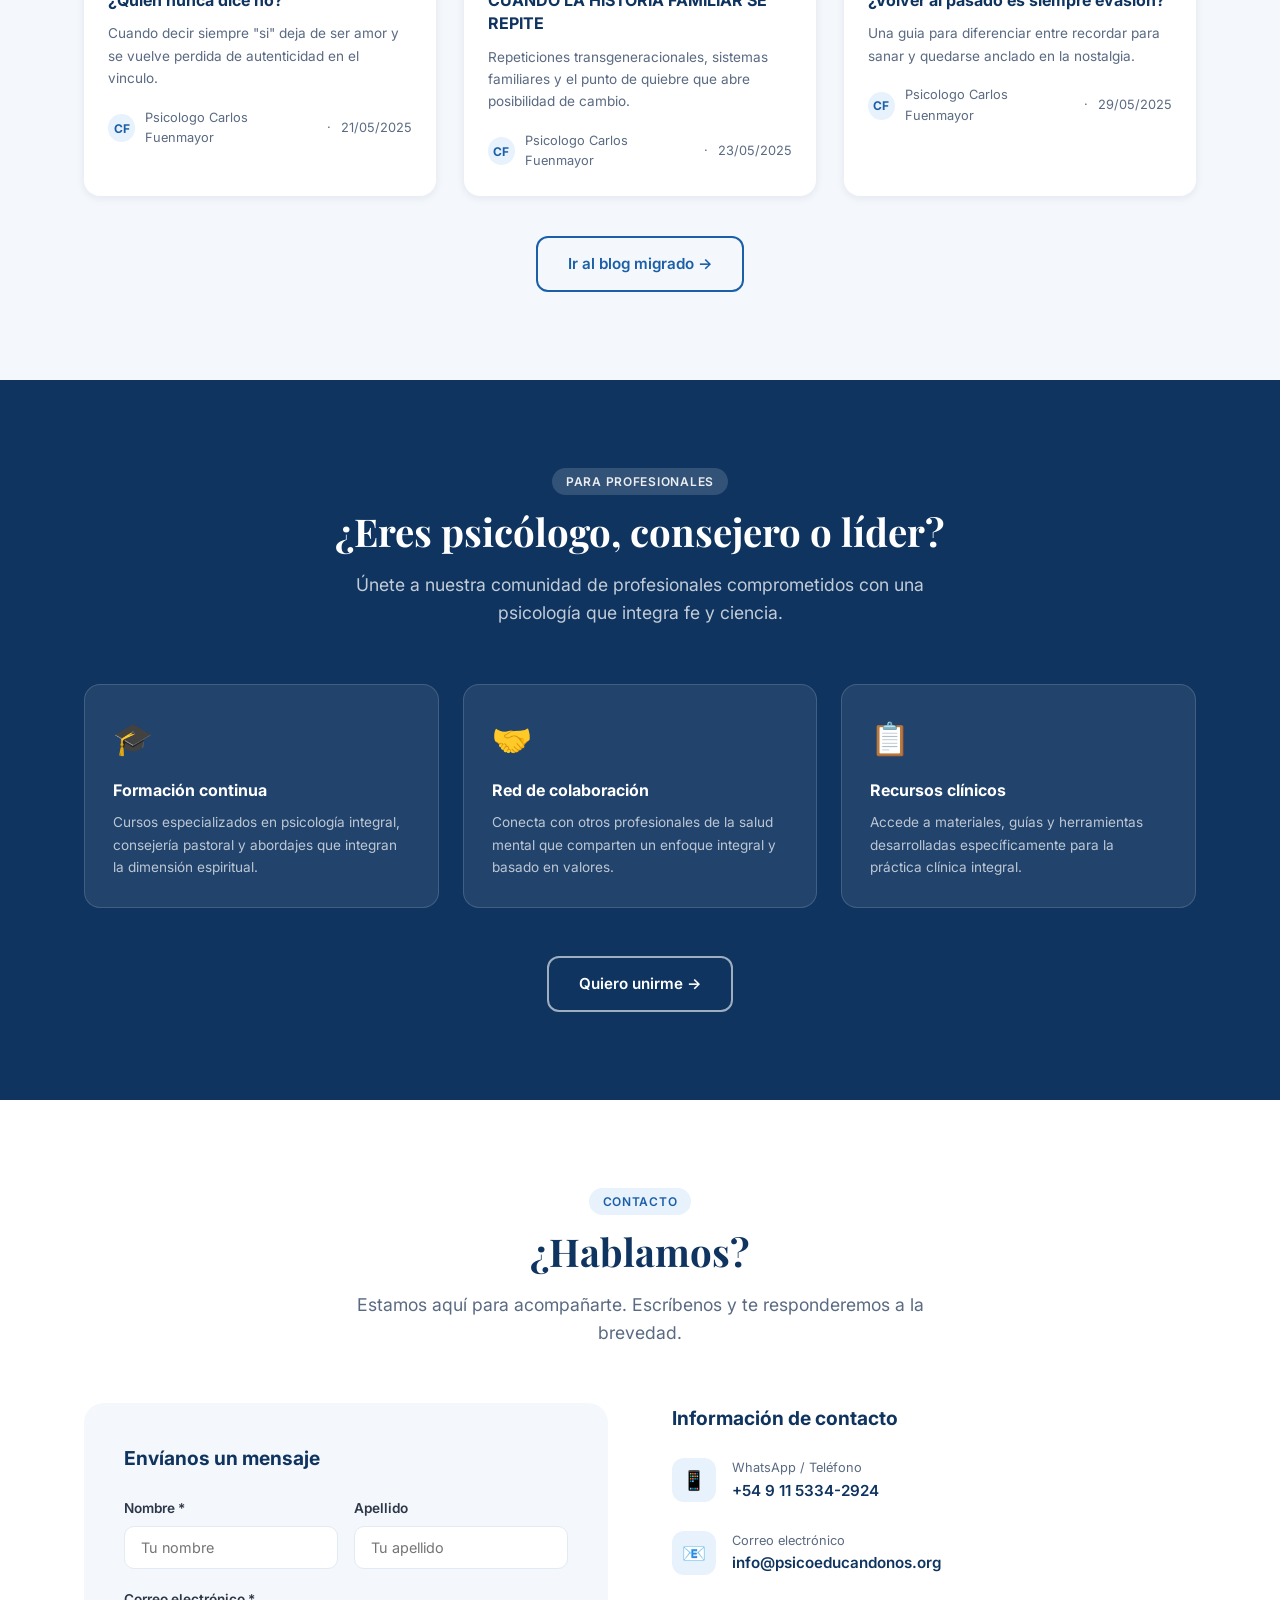
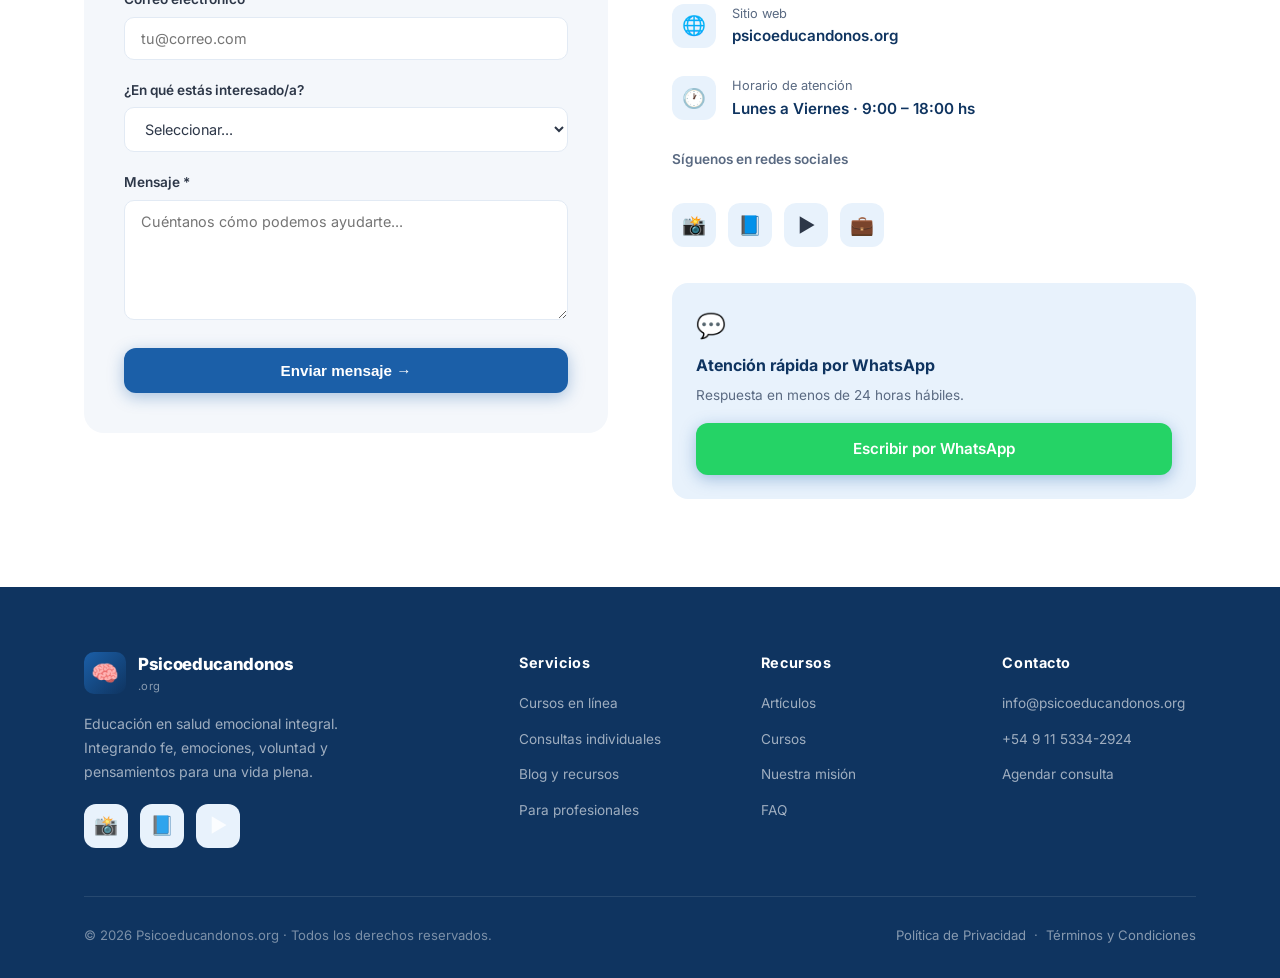
==== commit b3f0a0ca: "Implement secure admin login with MFA" ====
--- a/index.html
+++ b/index.html
@@ -678,6 +678,7 @@
           <li><a href="#blog">Blog</a></li>
           <li><a href="#profesionales">Profesionales</a></li>
           <li><a href="#contacto">Contacto</a></li>
+          <li><a href="login.html">Admin</a></li>
         </ul>
         <div class="navbar__cta">
           <a href="https://moodle.psicoeducandonos.org/login/index.php" target="_blank" rel="noopener noreferrer" class="btn btn-outline" style="padding:10px 20px;font-size:.85rem;">Campus Moodle</a>
